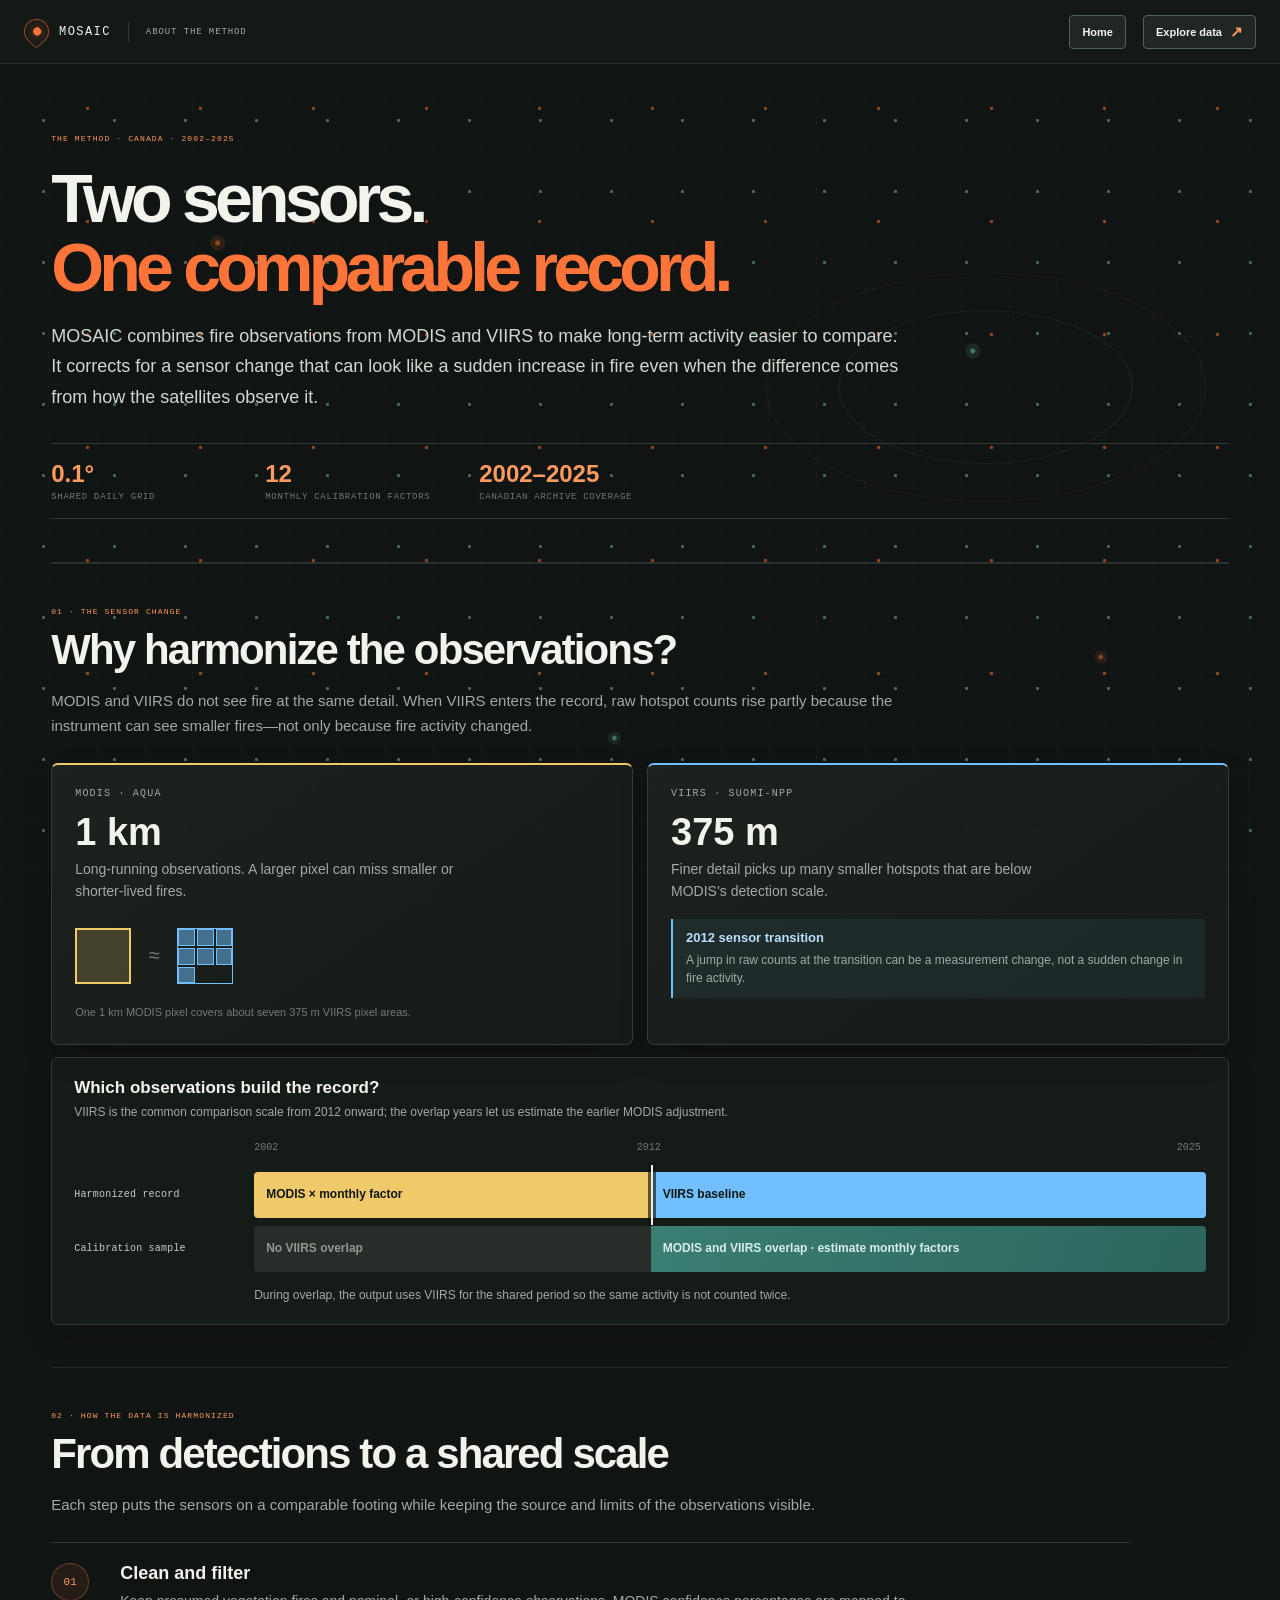
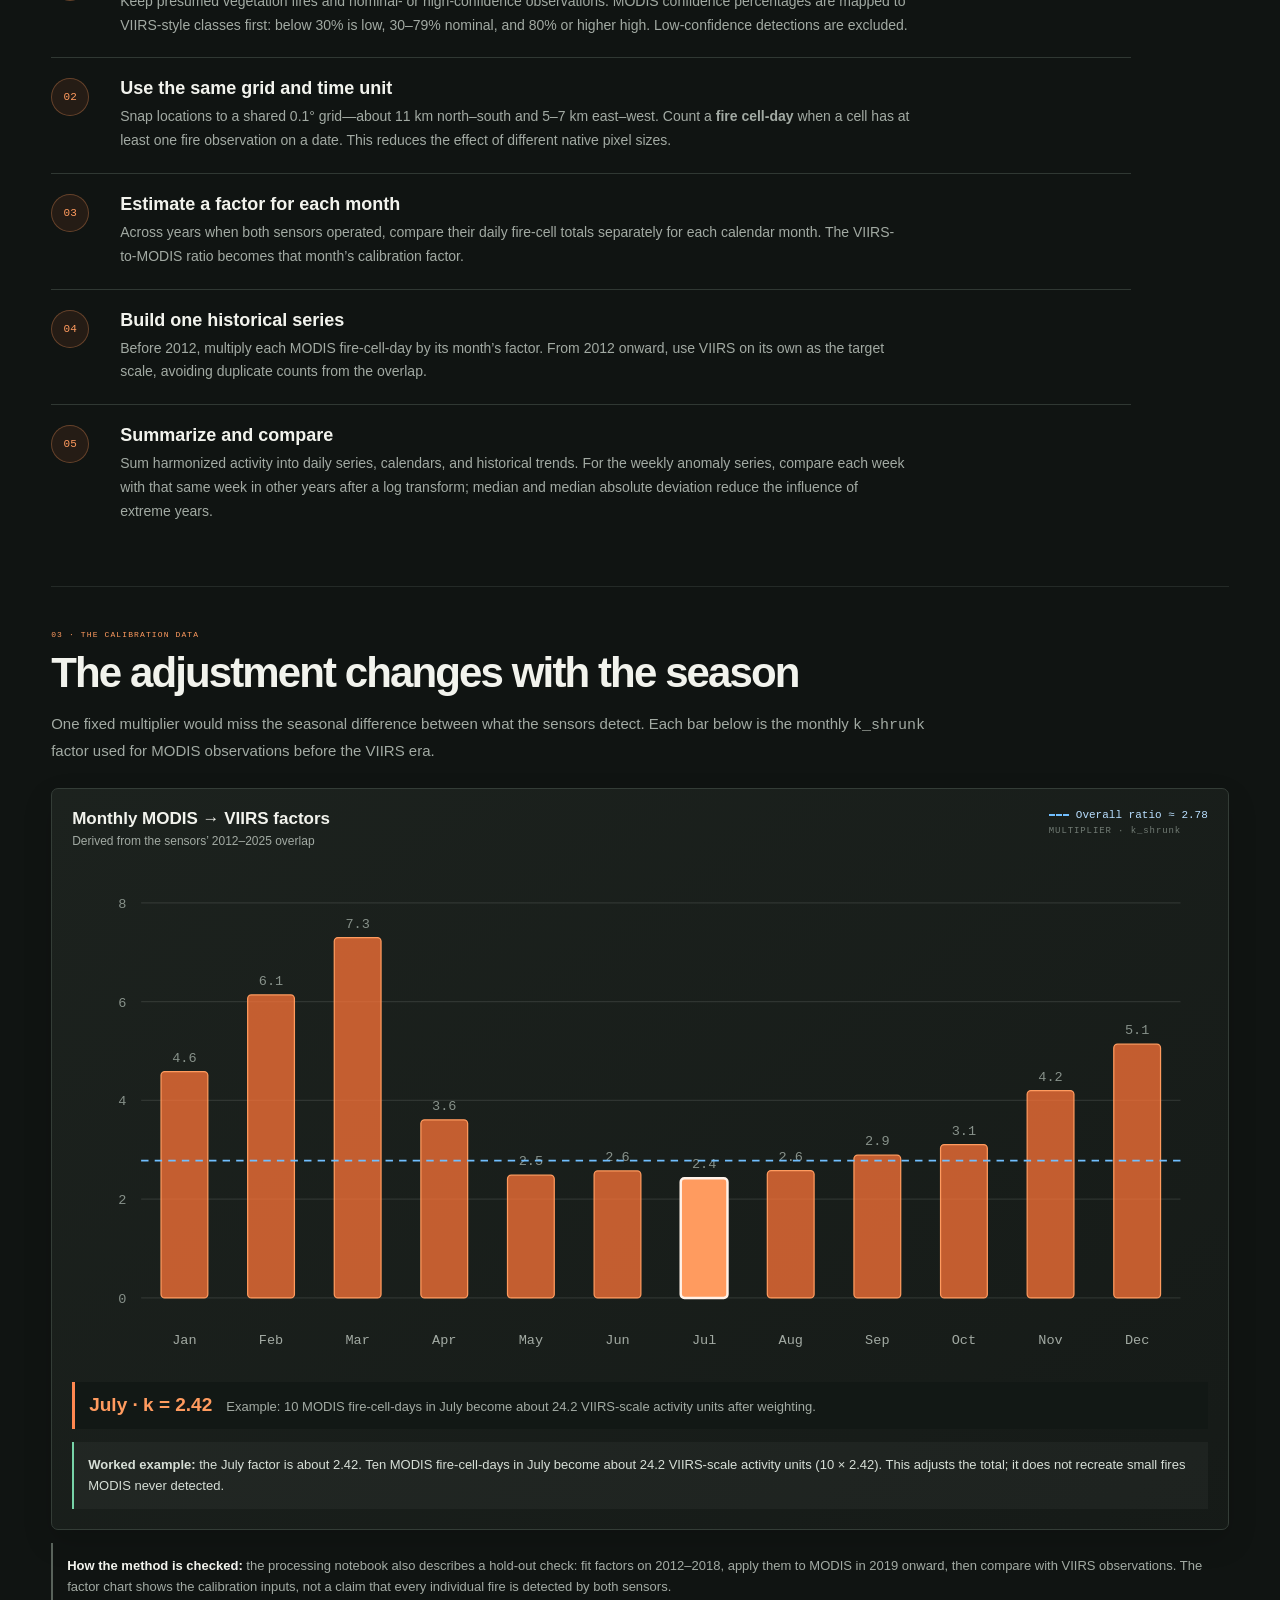
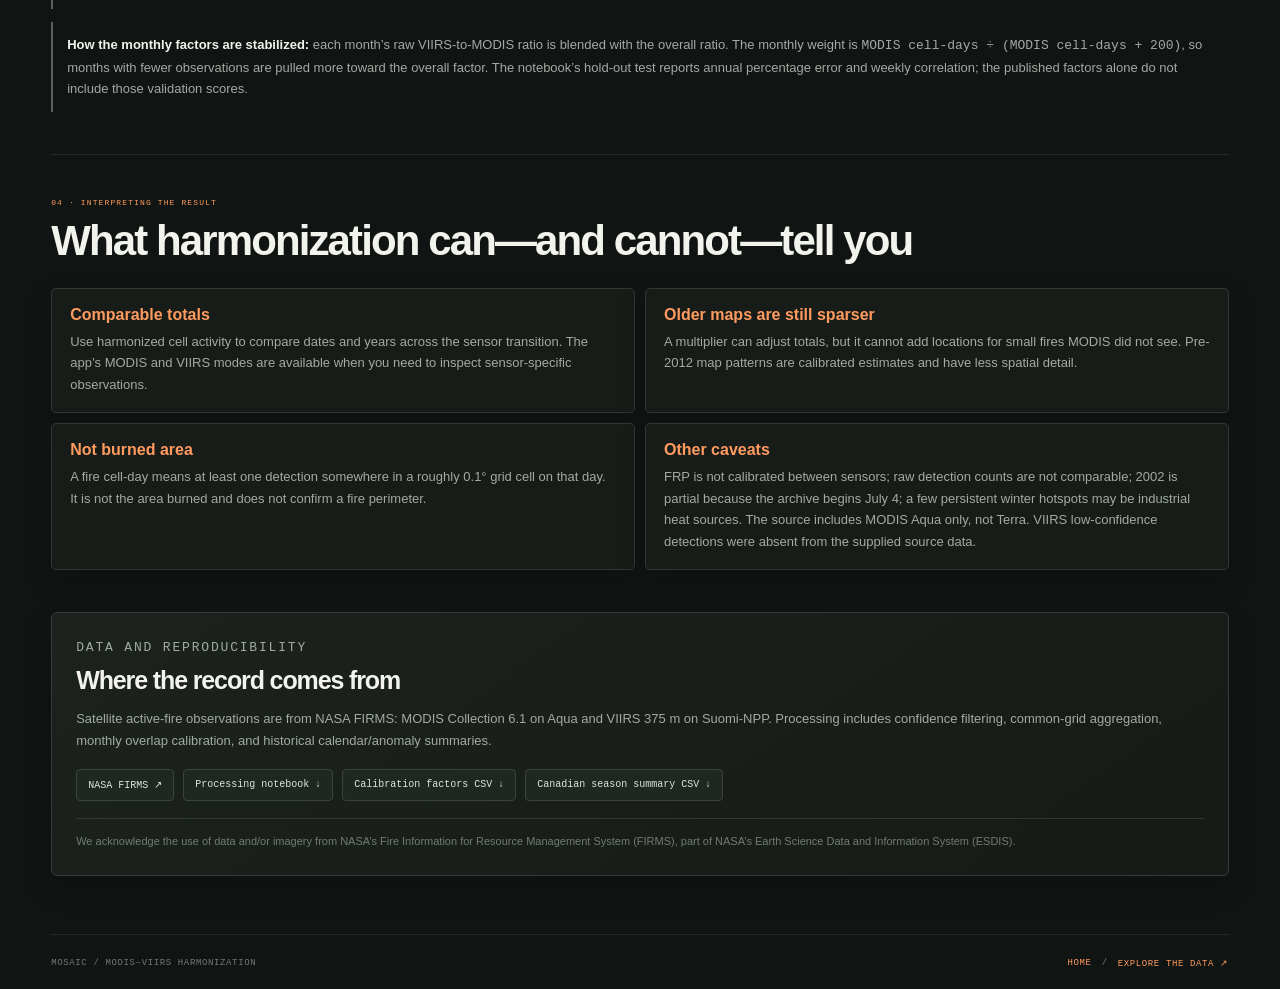
==== about.html @ 55b4718a "Added about page" ====
<!doctype html>
<html lang="en">
<head>
  <meta charset="utf-8">
  <meta name="viewport" content="width=device-width, initial-scale=1">
  <meta name="theme-color" content="#101412">
  <meta name="description" content="How MOSAIC harmonizes NASA MODIS and VIIRS active-fire observations into a comparable Canadian fire-activity record.">
  <title>About the method — MOSAIC</title>
  <link rel="stylesheet" href="map.css?v=23">
  <link rel="stylesheet" href="about.css?v=4">
  <script src="data/calibration_factors.js?v=1" defer></script>
  <script src="about.js?v=1" defer></script>
</head>
<body class="about-page">
  <div class="app-shell about-app-shell">
    <header class="topbar">
      <div class="topbar-left"><a class="brand" href="index.html" aria-label="MOSAIC home"><span class="brand-mark" aria-hidden="true"><i></i></span><span>MOSAIC</span></a><span class="topbar-divider" aria-hidden="true"></span><span class="page-label">ABOUT THE METHOD</span></div>
      <div class="topbar-actions about-top-actions"><a class="quick-hop-button" href="index.html">Home</a><a class="quick-hop-button" href="map.html">Explore data <span aria-hidden="true">↗</span></a></div>
    </header>

    <main class="about-main">
    <section class="about-hero" aria-labelledby="about-title">
      <p class="eyebrow"><span class="eyebrow-line"></span> THE METHOD · CANADA · 2002–2025</p>
      <h1 id="about-title">Two sensors.<br><span>One comparable record.</span></h1>
      <p class="about-lede">MOSAIC combines fire observations from MODIS and VIIRS to make long-term activity easier to compare. It corrects for a sensor change that can look like a sudden increase in fire even when the difference comes from how the satellites observe it.</p>
      <div class="about-stat-row" aria-label="Method summary">
        <div><strong>0.1°</strong><span>shared daily grid</span></div>
        <div><strong>12</strong><span>monthly calibration factors</span></div>
        <div><strong>2002–2025</strong><span>Canadian archive coverage</span></div>
      </div>
    </section>

    <section class="about-section" aria-labelledby="sensor-title">
      <div class="about-section-heading"><p class="eyebrow">01 · THE SENSOR CHANGE</p><h2 id="sensor-title">Why harmonize the observations?</h2><p>MODIS and VIIRS do not see fire at the same detail. When VIIRS enters the record, raw hotspot counts rise partly because the instrument can see smaller fires—not only because fire activity changed.</p></div>
      <div class="sensor-compare-grid">
        <article class="sensor-card sensor-modis"><span class="sensor-kicker">MODIS · AQUA</span><strong>1 km</strong><p>Long-running observations. A larger pixel can miss smaller or shorter-lived fires.</p><div class="pixel-demo" aria-label="One large MODIS pixel compared with smaller VIIRS pixels"><span class="modis-pixel"></span><span class="pixel-equals">≈</span><span class="viirs-pixel-grid" aria-hidden="true"><i></i><i></i><i></i><i></i><i></i><i></i><i></i></span></div><small>One 1 km MODIS pixel covers about seven 375 m VIIRS pixel areas.</small></article>
        <article class="sensor-card sensor-viirs"><span class="sensor-kicker">VIIRS · SUOMI-NPP</span><strong>375 m</strong><p>Finer detail picks up many smaller hotspots that are below MODIS’s detection scale.</p><div class="sensor-callout"><b>2012 sensor transition</b><span>A jump in raw counts at the transition can be a measurement change, not a sudden change in fire activity.</span></div></article>
      </div>
      <figure class="sensor-timeline-card">
        <figcaption><strong>Which observations build the record?</strong><span>VIIRS is the common comparison scale from 2012 onward; the overlap years let us estimate the earlier MODIS adjustment.</span></figcaption>
        <div class="timeline-axis"><span>2002</span><span>2012</span><span>2025</span></div>
        <div class="timeline-row"><b>Harmonized record</b><div class="timeline-track"><span class="timeline-modis">MODIS × monthly factor</span><span class="timeline-viirs">VIIRS baseline</span><i aria-hidden="true"></i></div></div>
        <div class="timeline-row"><b>Calibration sample</b><div class="timeline-track"><span class="timeline-empty">No VIIRS overlap</span><span class="timeline-overlap">MODIS and VIIRS overlap · estimate monthly factors</span></div></div>
        <p class="timeline-note">During overlap, the output uses VIIRS for the shared period so the same activity is not counted twice.</p>
      </figure>
    </section>

    <section class="about-section" aria-labelledby="steps-title">
      <div class="about-section-heading"><p class="eyebrow">02 · HOW THE DATA IS HARMONIZED</p><h2 id="steps-title">From detections to a shared scale</h2><p>Each step puts the sensors on a comparable footing while keeping the source and limits of the observations visible.</p></div>
      <ol class="method-steps">
        <li><span class="step-number">01</span><div><h3>Clean and filter</h3><p>Keep presumed vegetation fires and nominal- or high-confidence observations. MODIS confidence percentages are mapped to VIIRS-style classes first: below 30% is low, 30–79% nominal, and 80% or higher high. Low-confidence detections are excluded.</p></div></li>
        <li><span class="step-number">02</span><div><h3>Use the same grid and time unit</h3><p>Snap locations to a shared 0.1° grid—about 11 km north–south and 5–7 km east–west. Count a <b>fire cell-day</b> when a cell has at least one fire observation on a date. This reduces the effect of different native pixel sizes.</p></div></li>
        <li><span class="step-number">03</span><div><h3>Estimate a factor for each month</h3><p>Across years when both sensors operated, compare their daily fire-cell totals separately for each calendar month. The VIIRS-to-MODIS ratio becomes that month’s calibration factor.</p></div></li>
        <li><span class="step-number">04</span><div><h3>Build one historical series</h3><p>Before 2012, multiply each MODIS fire-cell-day by its month’s factor. From 2012 onward, use VIIRS on its own as the target scale, avoiding duplicate counts from the overlap.</p></div></li>
        <li><span class="step-number">05</span><div><h3>Summarize and compare</h3><p>Sum harmonized activity into daily series, calendars, and historical trends. For the weekly anomaly series, compare each week with that same week in other years after a log transform; median and median absolute deviation reduce the influence of extreme years.</p></div></li>
      </ol>
    </section>

    <section class="about-section calibration-section" aria-labelledby="calibration-title">
      <div class="about-section-heading"><p class="eyebrow">03 · THE CALIBRATION DATA</p><h2 id="calibration-title">The adjustment changes with the season</h2><p>One fixed multiplier would miss the seasonal difference between what the sensors detect. Each bar below is the monthly <code>k_shrunk</code> factor used for MODIS observations before the VIIRS era.</p></div>
      <div class="calibration-panel">
        <div class="calibration-chart-heading"><div><strong>Monthly MODIS → VIIRS factors</strong><span>Derived from the sensors’ 2012–2025 overlap</span></div><div class="calibration-chart-meta"><span class="overall-ratio-badge"><i aria-hidden="true"></i>Overall ratio ≈ 2.78</span><span class="factor-scale-label">MULTIPLIER · k_shrunk</span></div></div>
        <div id="calibration-chart" class="calibration-chart" role="img" aria-label="Chart of monthly MODIS to VIIRS calibration factors"></div>
        <div class="calibration-detail" id="calibration-detail" aria-live="polite"><strong>Select a month</strong><span>The monthly factor shows how MODIS fire-cell activity is weighted onto the VIIRS comparison scale.</span></div>
        <p class="calibration-example"><b>Worked example:</b> the July factor is about 2.42. Ten MODIS fire-cell-days in July become about 24.2 VIIRS-scale activity units (10 × 2.42). This adjusts the total; it does not recreate small fires MODIS never detected.</p>
      </div>
      <p class="calibration-validation"><b>How the method is checked:</b> the processing notebook also describes a hold-out check: fit factors on 2012–2018, apply them to MODIS in 2019 onward, then compare with VIIRS observations. The factor chart shows the calibration inputs, not a claim that every individual fire is detected by both sensors.</p>
      <p class="calibration-validation"><b>How the monthly factors are stabilized:</b> each month’s raw VIIRS-to-MODIS ratio is blended with the overall ratio. The monthly weight is <code>MODIS cell-days ÷ (MODIS cell-days + 200)</code>, so months with fewer observations are pulled more toward the overall factor. The notebook’s hold-out test reports annual percentage error and weekly correlation; the published factors alone do not include those validation scores.</p>
    </section>

    <section class="about-section about-limits" aria-labelledby="limits-title">
      <div class="about-section-heading"><p class="eyebrow">04 · INTERPRETING THE RESULT</p><h2 id="limits-title">What harmonization can—and cannot—tell you</h2></div>
      <div class="limits-grid">
        <article><h3>Comparable totals</h3><p>Use harmonized cell activity to compare dates and years across the sensor transition. The app’s MODIS and VIIRS modes are available when you need to inspect sensor-specific observations.</p></article>
        <article><h3>Older maps are still sparser</h3><p>A multiplier can adjust totals, but it cannot add locations for small fires MODIS did not see. Pre-2012 map patterns are calibrated estimates and have less spatial detail.</p></article>
        <article><h3>Not burned area</h3><p>A fire cell-day means at least one detection somewhere in a roughly 0.1° grid cell on that day. It is not the area burned and does not confirm a fire perimeter.</p></article>
        <article><h3>Other caveats</h3><p>FRP is not calibrated between sensors; raw detection counts are not comparable; 2002 is partial because the archive begins July 4; a few persistent winter hotspots may be industrial heat sources. The source includes MODIS Aqua only, not Terra. VIIRS low-confidence detections were absent from the supplied source data.</p></article>
      </div>
    </section>

    <section class="about-source" aria-labelledby="source-title">
      <p class="eyebrow">DATA AND REPRODUCIBILITY</p><h2 id="source-title">Where the record comes from</h2>
      <p>Satellite active-fire observations are from NASA FIRMS: MODIS Collection 6.1 on Aqua and VIIRS 375 m on Suomi-NPP. Processing includes confidence filtering, common-grid aggregation, monthly overlap calibration, and historical calendar/anomaly summaries.</p>
      <div class="source-links"><a href="https://earthdata.nasa.gov/firms" target="_blank" rel="noreferrer">NASA FIRMS ↗</a><a href="data/MODIS_VIIRS_Harmonization.ipynb" download>Processing notebook ↓</a><a href="data/calibration_factors.csv" download>Calibration factors CSV ↓</a><a href="data/outputs/season_summary_canada.csv" download>Canadian season summary CSV ↓</a></div>
      <p class="source-credit">We acknowledge the use of data and/or imagery from NASA’s Fire Information for Resource Management System (FIRMS), part of NASA’s Earth Science Data and Information System (ESDIS).</p>
    </section>

    <footer class="about-footer"><span>MOSAIC <span>/</span> MODIS–VIIRS HARMONIZATION</span><span><a href="index.html">HOME</a><span>/</span><a href="map.html">EXPLORE THE DATA ↗</a></span></footer>
    </main>
  </div>
</body>
</html>
---- map.css ----
:root {
  color-scheme: dark;
  --bg: #101412;
  --surface: #171c19;
  --surface-raised: #1d231f;
  --line: #303833;
  --text: #f2f3ed;
  --muted: #a2aaa3;
  --subtle: #717b74;
  --orange: #ff7438;
  --orange-light: #ff9b5f;
  --mono: 'IBM Plex Mono', monospace;
  --sans: 'DM Sans', sans-serif;
  --display: 'Space Grotesk', sans-serif;
  --topbar-height: 64px;
  --sidebar-width: 276px;
}

* { box-sizing: border-box; }
html, body { width: 100%; min-width: 320px; min-height: 100%; margin: 0; }
body { position:relative; isolation:isolate; color: var(--text); background: var(--bg); font-family: var(--sans); }
body::before { content:''; position:fixed; z-index:-1; inset:0; pointer-events:none; opacity:.68; background-image:radial-gradient(circle,rgba(132,207,175,.68) 1.3px,transparent 2px),radial-gradient(circle,rgba(255,116,56,.76) 1.35px,transparent 2.1px),linear-gradient(rgba(112,160,132,.07) 1px,transparent 1px),linear-gradient(90deg,rgba(112,160,132,.07) 1px,transparent 1px),radial-gradient(ellipse at 77% 43%,transparent 0 145px,rgba(112,207,174,.1) 146px 147px,transparent 148px 218px,rgba(255,116,56,.08) 219px 220px,transparent 221px); background-size:71px 71px,113px 113px,48px 48px,48px 48px,100% 100%; background-position:8px 14px,31px 52px,0 0,0 0,0 0;  }
body::after { content:''; position:fixed; z-index:0; inset:0; pointer-events:none; opacity:.52; background:radial-gradient(circle at 17% 27%,#ff7438 0 2px,rgba(255,116,56,.26) 3px 7px,transparent 8px),radial-gradient(circle at 76% 39%,#76d2b5 0 2px,rgba(118,210,181,.22) 3px 7px,transparent 8px),radial-gradient(circle at 86% 73%,#ff7438 0 1.5px,rgba(255,116,56,.2) 3px 6px,transparent 7px),radial-gradient(circle at 48% 82%,#76d2b5 0 1.5px,rgba(118,210,181,.18) 3px 6px,transparent 7px);  }
@media (prefers-reduced-motion: reduce) { body::before,body::after { animation:none; } }
button, input, select { font: inherit; }
button, select { -webkit-tap-highlight-color: transparent; }
button:focus-visible, input:focus-visible, select:focus-visible, a:focus-visible { outline: 2px solid var(--orange-light); outline-offset: 3px; }
.app-shell { position:relative; z-index:1; min-height: 100vh; display: flex; flex-direction: column; }
.topbar { height: var(--topbar-height); flex: 0 0 var(--topbar-height); display: flex; align-items: center; justify-content: space-between; padding: 0 24px; background: #141916; border-bottom: 1px solid rgba(146, 159, 148, .16); position: relative; z-index: 5; }
.topbar-left, .topbar-actions { display: flex; align-items: center; gap: 17px; }
.brand { display: inline-flex; align-items: center; gap: 10px; text-decoration: none; color: var(--text); font: 500 12px var(--mono); letter-spacing: .12em; }
.brand-mark { width: 25px; height: 25px; display: grid; place-items: center; border: 1px solid rgba(255, 116, 56, .56); border-radius: 50% 50% 50% 4px; transform: rotate(-45deg); }
.brand-mark i { width: 8px; height: 8px; display: block; border-radius: 50%; background: var(--orange); box-shadow: 0 0 12px rgba(255, 116, 56, .75); }
.topbar-divider { width: 1px; height: 20px; background: var(--line); }
.page-label, .eyebrow, .field-index, .field-hint, .sidebar-foot, .map-topline, .map-legend, .main-footer { font-family: var(--mono); }
.page-label { color: var(--muted); font-size: 9px; letter-spacing: .1em; }
.download-button, .icon-button { min-height: 34px; border: 1px solid #39423c; color: var(--text); background: #1a201c; border-radius: 4px; cursor: pointer; }
.download-button { padding: 0 12px; display: inline-flex; align-items: center; gap: 8px; font-size: 10px; }
.download-button span { color: var(--orange-light); font-size: 16px; line-height: .6; }
.download-button:hover, .icon-button:hover { background: #252d27; border-color: #59635b; }
.icon-button { width: 36px; display: inline-grid; place-items: center; }
.hamburger { width: 15px; display: grid; gap: 4px; }
.hamburger i { height: 1px; display: block; background: #dce1db; }
.drawer-toggle { display: none; }
.menu-wrap { position: relative; }
.menu { position: absolute; top: calc(100% + 8px); right: 0; display:grid; gap:4px; width: 250px; padding: 7px; background: var(--surface); border: 1px solid var(--line); border-radius: 5px; box-shadow: 0 12px 26px rgba(0, 0, 0, .3); }
.menu[hidden] { display: none; }
.menu-item { width: 100%; min-height: 40px; display: flex; align-items: center; padding: 0 11px; border: 0; border-radius: 3px; color: var(--muted); background: transparent; text-align: left; font-size: 11px; line-height:1.3; cursor: pointer; }
.menu-item[href] { text-decoration:none; }
.menu-item:hover, .menu-item:focus-visible { color: var(--text); background: #252d27; }
.menu-item.is-active { color: var(--orange-light); background: rgba(255, 116, 56, .1); }
.quick-hop-button { min-height:34px; display:inline-flex; align-items:center; justify-content:center; gap:8px; padding:0 12px; color:var(--text); background:#202722; border:1px solid #536057; border-radius:4px; font-size:11px; font-weight:600; white-space:nowrap; cursor:pointer; }
.quick-hop-button span { color:var(--orange-light); font-size:15px; }
.quick-hop-button:hover { background:#2a332d; border-color:var(--orange-light); }
.content-view[hidden] { display: none !important; }
.map-view { flex: 1; min-height: 0; display: flex; flex-direction: column; }
.placeholder-view { flex: 1; min-height: 420px; display: flex; flex-direction: column; align-items: flex-start; justify-content: center; padding: clamp(28px, 7vw, 90px); border: 1px solid #29312b; border-radius: 5px; background: radial-gradient(ellipse at 75% 25%, rgba(81, 49, 30, .12), transparent 43%), repeating-linear-gradient(0deg, transparent 0 47px, rgba(131, 150, 136, .025) 47px 48px), repeating-linear-gradient(90deg, transparent 0 47px, rgba(131, 150, 136, .025) 47px 48px), #151a17; }
.placeholder-view .eyebrow { margin-bottom: 12px; }
.placeholder-view h1 { max-width: 650px; margin: 0 0 12px; color: var(--text); font: 600 clamp(25px, 4vw, 38px)/1.15 var(--display); letter-spacing: -.04em; }
.placeholder-view > p:last-child { color: var(--muted); font-size: 13px; line-height: 1.7; }
.workspace { flex: 1; min-height: calc(100vh - var(--topbar-height)); display: grid; grid-template-columns: var(--sidebar-width) minmax(0, 1fr); transition: grid-template-columns .25s ease; }
.sidebar { position: relative; min-width: 0; padding: 25px 20px 17px; background: #151a17; border-right: 1px solid rgba(146, 159, 148, .16); display: flex; flex-direction: column; }
.sidebar-content { min-width: 0; height: 100%; display: flex; flex-direction: column; opacity: 1; visibility: visible; transition: opacity .15s ease, visibility 0s linear 0s; }
.sidebar-resize-handle { position: absolute; z-index: 2; top: 0; right: -4px; bottom: 0; width: 9px; display: grid; place-items: center; cursor: col-resize; touch-action: none; }
.sidebar-resize-handle span { width: 3px; height: 30px; border-left: 1px solid #69746c; border-right: 1px solid #69746c; opacity: .65; transition: opacity .15s ease; }
.sidebar-resize-handle:hover span, .sidebar-resize-handle:focus-visible span, .workspace.is-resizing .sidebar-resize-handle span { opacity: 1; border-color: var(--orange-light); }
.sidebar-resize-handle:focus-visible { outline: 2px solid var(--orange-light); outline-offset: -2px; }
.workspace.is-resizing { transition: none; cursor: col-resize; user-select: none; }
.workspace.is-resizing .sidebar-content, .workspace.is-resizing .main-content { pointer-events: none; }
.sidebar-heading { display: flex; justify-content: space-between; align-items: flex-start; }
.eyebrow { margin: 0 0 8px; color: var(--orange-light); font-size: 8px; letter-spacing: .14em; line-height: 1.5; }
.sidebar h1 { margin: 0; font: 600 19px var(--display); letter-spacing: -.035em; }
.sidebar-intro { max-width: 215px; margin: 9px 0 27px; color: var(--muted); font-size: 11px; line-height: 1.65; }
.filter-group { border: 0; padding: 0; margin: 0 0 24px; min-width: 0; }
.filter-group legend, .group-label { display: block; width: 100%; padding: 0; margin-bottom: 11px; font-size: 11px; font-weight: 600; }
.field-index { color: var(--orange); font-size: 8px; margin-right: 8px; }
.date-stack { display: grid; gap: 11px; }
.field-control label { display: block; margin: 0 0 6px 1px; color: var(--muted); font-size: 10px; }
input[type="date"], select { width: 100%; height: 38px; padding: 0 10px; color: var(--text); background: #101512; border: 1px solid #39423c; border-radius: 4px; font-size: 11px; }
input[type="date"] { color-scheme: dark; }
input[type="date"]::-webkit-calendar-picker-indicator { opacity: .75; cursor: pointer; }
.field-hint { color: var(--subtle); font-size: 8px; line-height: 1.55; margin: 7px 0 0; }
.select-wrap { position: relative; }
select { appearance: none; padding-right: 30px; cursor: pointer; }
select option { color: var(--text); background: var(--surface); }
.chevron { position: absolute; pointer-events: none; top: 7px; right: 11px; color: var(--orange-light); font-size: 17px; }
#role-description { min-height: 25px; font-family: var(--sans); font-size: 9px; }
.filter-error { color: #ffd7c7; background: rgba(151, 48, 28, .2); border: 1px solid rgba(255, 116, 56, .55); border-radius: 4px; padding: 9px; font-size: 10px; line-height: 1.5; }
.filter-error[hidden] { display: none; }
.sidebar-foot { margin-top: auto; padding-top: 22px; color: var(--subtle); font-size: 7px; letter-spacing: .04em; white-space: nowrap; display: flex; align-items: center; gap: 6px; }
.live-dot { display: inline-block; width: 6px; height: 6px; flex: 0 0 6px; border-radius: 50%; background: var(--orange); box-shadow: 0 0 9px rgba(255, 116, 56, .55); }
.foot-separator { color: #49534c; }
.main-content { min-width: 0; min-height: calc(100vh - var(--topbar-height)); display: flex; flex-direction: column; padding: 18px 22px 0; background: radial-gradient(ellipse at 76% 25%, rgba(81, 49, 30, .09), transparent 43%), var(--bg); }
.map-panel { min-height: 0; flex: 1 1 auto; position: relative; display: flex; flex-direction: column; overflow: hidden; background-color: #151a17; background-image: linear-gradient(rgba(131, 150, 136, .075) 1px, transparent 1px), linear-gradient(90deg, rgba(131, 150, 136, .075) 1px, transparent 1px), radial-gradient(ellipse at 50% 48%, rgba(54, 75, 59, .2), transparent 60%), radial-gradient(circle,rgba(118,158,130,.3) 1px,transparent 1.8px); background-size: 48px 48px, 48px 48px, auto, 65px 65px; background-position:0 0,0 0,center,13px 19px;  border: 1px solid #29312b; border-radius: 5px; }
.map-panel::before { content:''; position:absolute; z-index:1; inset:32px 0 0; pointer-events:none; opacity:.42; mix-blend-mode:screen; background-image:linear-gradient(rgba(125,183,148,.09) 1px,transparent 1px),linear-gradient(90deg,rgba(125,183,148,.09) 1px,transparent 1px),radial-gradient(circle at 17% 33%,#ff7438 0 2px,rgba(255,116,56,.28) 3px 8px,transparent 9px),radial-gradient(circle at 39% 61%,#76d2b5 0 2px,rgba(118,210,181,.24) 3px 8px,transparent 9px),radial-gradient(circle at 68% 26%,#ff7438 0 2px,rgba(255,116,56,.25) 3px 8px,transparent 9px),radial-gradient(circle at 83% 72%,#76d2b5 0 2px,rgba(118,210,181,.24) 3px 8px,transparent 9px); background-size:72px 72px,72px 72px,100% 100%,100% 100%,100% 100%,100% 100%;  }
@media (prefers-reduced-motion: reduce) { .map-panel,.map-panel::before { animation:none; } }
.map-topline { position: absolute; top: 15px; left: 16px; right: 16px; z-index: 1; display: flex; align-items: center; justify-content: space-between; gap: 12px; color: var(--muted); font-size: 8px; letter-spacing: .08em; }
.map-topline > div { display: inline-flex; align-items: center; gap: 8px; color: var(--text); }
.map-layer-label { color: var(--subtle); text-align: right; }
.map-layer-label span { color: var(--orange); }
.map-topline-actions { display: inline-flex; align-items: center; gap: 11px; }
.map-expand-button { display: inline-grid; place-items: center; width: 28px; height: 28px; padding: 0; border: 1px solid #3a443d; border-radius: 4px; color: var(--text); background: rgba(21, 26, 23, .9); cursor: pointer; }
.map-expand-button span { color: var(--orange-light); font-size: 17px; line-height: 1; }
.map-expand-button:hover { background: #252d27; border-color: #59635b; }
.map-expand-button:focus-visible { outline: 2px solid var(--orange-light); outline-offset: 3px; }
body.map-maximized .insights-panel, body.map-maximized .main-footer { display: none; }
body.map-maximized .map-panel { border-color: #48524b; }
#map { min-height: 300px; flex: 1; display: grid; place-items: center; }
.map-placeholder { display: flex; flex-direction: column; align-items: center; gap: 9px; color: var(--subtle); text-align: center; padding: 30px; }
.map-crosshair { display: grid; place-items: center; width: 48px; height: 48px; border: 1px solid #48524b; border-radius: 50%; margin-bottom: 6px; color: var(--orange-light); font-size: 23px; }
.map-placeholder strong { color: #c4ccc5; font: 500 13px var(--display); }
.map-placeholder > span:last-child { font-size: 10px; }
.map-legend { position: absolute; left: 15px; bottom: 13px; display: flex; flex-wrap: wrap; align-items: center; gap: 12px; color: var(--muted); font-size: 7px; letter-spacing: .06em; }
.map-legend > span { display: inline-flex; align-items: center; gap: 5px; }
.map-legend .legend-title { color: var(--subtle); margin-right: 4px; }
.legend-dot { display: inline-block; width: 6px; height: 6px; border-radius: 50%; }
.legend-dot.low { background: #f3bf65; }
.legend-dot.medium { background: #ff893b; }
.legend-dot.high { background: #ff4f36; box-shadow: 0 0 7px rgba(255, 79, 54, .6); }
.insights-panel { flex: 0 0 auto; min-height: 168px; padding: 20px 4px 17px; border-bottom: 1px solid rgba(146, 159, 148, .14); }
.insights-heading { display: flex; align-items: flex-start; justify-content: space-between; }
.insights-heading .eyebrow { margin-bottom: 6px; font-size: 13px; }
.eyebrow-dash { color: var(--subtle); margin: 0 4px; }
.insights-heading h2 { margin: 0; font: 600 17px var(--display); letter-spacing: -.03em; }
.insights-heading h2 span { color: var(--muted); font-weight: 400; }
.insights-mark { color: var(--orange); font-size: 20px; line-height: 1; }
.insights-list { display: grid; grid-template-columns: repeat(3, 1fr); gap: 17px; list-style: none; margin: 15px 0 0; padding: 0; }
.insights-list li { position: relative; padding-left: 18px; color: var(--muted); font-size: 16px; line-height: 1.6; }
.insights-list li::before { content: ''; position: absolute; top: 6px; left: 0; width: 4px; height: 4px; border-radius: 50%; background: var(--orange); }
.main-footer { display: flex; align-items: center; justify-content: space-between; min-height: 39px; color: var(--subtle); font-size: 7px; letter-spacing: .07em; }
.footer-divider { color: #49534c; padding: 0 5px; }
.visually-hidden { position: absolute; width: 1px; height: 1px; padding: 0; margin: -1px; overflow: hidden; clip: rect(0, 0, 0, 0); white-space: nowrap; border: 0; }
.drawer-close, .drawer-scrim { display: none; }

@media (min-width: 1200px) {
  .main-content { padding-left: 25px; padding-right: 25px; }
  .map-panel { min-height: 420px; }
}
@media (max-width: 820px) {
  :root { --sidebar-width: 245px; }
  .main-content { padding-left: 14px; padding-right: 14px; }
  .insights-list { gap: 11px; }
}
@media (max-width: 767px) {
  :root { --topbar-height: 58px; }
  .topbar { padding: 0 14px; }
  .topbar-left, .topbar-actions { gap: 11px; }
  .drawer-toggle { display: inline-grid; width: 32px; min-height: 32px; }
  .topbar .brand { font-size: 10px; gap: 8px; }
  .brand-mark { width: 22px; height: 22px; }
  .topbar-divider, .page-label { display: none; }
  .download-button { min-height: 32px; padding: 0 9px; font-size: 9px; }
  .download-label { display:none; }
  .quick-hop-button { min-height:32px; padding:0 7px; gap:4px; font-size:9px; }
  .icon-button { width: 32px; min-height: 32px; }
  .workspace { display: block; min-height: calc(100vh - var(--topbar-height)); transition: none; }
  .sidebar { position: fixed; z-index: 9; top: 0; bottom: 0; left: 0; width: min(310px, calc(100vw - 48px)); padding: 24px 20px 18px; transform: translateX(-102%); transition: transform .22s ease; box-shadow: 18px 0 42px rgba(0, 0, 0, .35); }
  body.drawer-open .sidebar { transform: translateX(0); }
  .sidebar-resize-handle { display: none; }
  .sidebar-content { transition: opacity .12s ease, visibility 0s linear .22s; }
  body.drawer-open .sidebar-content { opacity: 1; visibility: visible; pointer-events: auto; transition: none; }
  body:not(.drawer-open) .sidebar-content { opacity: 0; visibility: hidden; pointer-events: none; }
  .drawer-close { display: inline-grid; color: var(--muted); font-size: 22px; border: 0; background: transparent; }
  .drawer-scrim { position: fixed; z-index: 8; inset: 0; display: block; background: rgba(0, 0, 0, .62); }
  .drawer-scrim[hidden] { display: none; }
  .main-content { min-height: calc(100vh - var(--topbar-height)); padding: 12px 12px 0; }
  .placeholder-view { min-height: 58vh; padding: 25px; }
  .map-panel { min-height: 48vh; }
  .map-topline { top: 12px; left: 11px; right: 11px; font-size: 7px; }
  .map-layer-label { max-width: 54%; }
  .map-topline-actions { gap: 6px; }
  .map-expand-button { width: 26px; height: 26px; }
  .map-legend { left: 10px; bottom: 10px; gap: 9px; }
  .map-legend .legend-title { width: 100%; }
  .insights-panel { padding: 18px 2px 15px; }
  .insights-heading h2 { font-size: 15px; }
  .insights-list { grid-template-columns: 1fr; gap: 7px; margin-top: 12px; }
  .insights-list li { font-size: 14px; }
  .main-footer { min-height: 35px; font-size: 6px; }
}
@media (max-width: 360px) {
  .topbar { padding: 0 9px; }
  .topbar-left, .topbar-actions { gap: 8px; }
  .download-button { padding: 0 7px; }
  .quick-hop-button { padding:0 6px; font-size:8px; }
  .quick-hop-button span { display:none; }
  .map-layer-label { font-size: 6px; }
}
@media (prefers-reduced-motion: reduce) { *, *::before, *::after { scroll-behavior: auto !important; transition-duration: .01ms !important; } }

#fire-map { width: 100%; height: 100%; min-height: 320px; display: block; z-index: 0; }
.map-location-controls { position:absolute; z-index:3; top:52px; left:16px; right:16px; display:flex; align-items:flex-start; flex-wrap:wrap; gap:7px; pointer-events:none; }
.map-location-controls form,.map-location-controls > button { pointer-events:auto; }
.map-location-controls form { display:flex; align-items:center; gap:6px; width:min(510px,100%); padding:6px; background:rgba(16,20,18,.96); border:1px solid #39423c; border-radius:5px; box-shadow:0 5px 18px rgba(0,0,0,.26); }
.map-location-controls form[hidden] { display:none; }
.map-location-controls input { width: min(330px,55vw); height:36px; padding:0 10px; color:var(--text); background:#101512; border:1px solid #39423c; border-radius:4px; font-size:14px; }
.map-location-controls button { min-height:36px; padding:0 11px; color:var(--text); background:#252d27; border:1px solid #59635b; border-radius:4px; font-size:13px; cursor:pointer; }
.map-location-controls button:hover { border-color:var(--orange-light); }
.map-location-controls > button { padding:0 12px; background:rgba(16,20,18,.94); }
.map-location-controls .map-search-toggle { width:36px; min-width:36px; padding:0; display:grid; place-items:center; background:rgba(16,20,18,.96); }
.map-search-toggle svg { width:17px; height:17px; fill:none; stroke:var(--orange-light); stroke-width:2; stroke-linecap:round; }
.map-location-controls button:focus-visible,.map-location-controls input:focus-visible { outline:2px solid var(--orange-light); outline-offset:2px; }
#map-search-status { max-width:min(620px,100%); padding:5px 8px; color:#e0e6df; background:rgba(16,20,18,.88); border:1px solid rgba(57,66,60,.8); border-radius:4px; font:12px/1.4 var(--sans); }
#map-search-status { max-width:min(620px,100%); padding:5px 8px; color:#e0e6df; background:rgba(16,20,18,.88); border:1px solid rgba(57,66,60,.8); border-radius:4px; font:12px/1.4 var(--sans); }
.map-data-controls { position:absolute; z-index:2; left:16px; right:16px; bottom:12px; display:grid; grid-template-columns:auto minmax(220px,1fr) minmax(160px,30%); align-items:center; gap:12px; padding:9px 12px; color:#f2f3ed; background:rgba(16,20,18,.94); border:1px solid #39423c; border-radius:4px; font:10px var(--mono); }
.map-range-heading { color:#dfe6df; white-space:nowrap; line-height:1.45; }
.map-range-heading small { color:var(--subtle); font:8px var(--mono); }
.map-range-inputs { display:grid; grid-template-columns:auto minmax(70px,1fr) auto minmax(70px,1fr); align-items:center; gap:8px; }
.map-range-inputs label { color:var(--muted); white-space:nowrap; }
.map-range-inputs output { color:var(--orange-light); }
.map-range-inputs input { width:100%; min-width:70px; margin:0; accent-color:#ff7438; }
.map-data-controls #map-data-status { color:#a2aaa3; max-width:none; font:10px/1.45 var(--sans); text-align:right; }

#fire-map { width: 100%; height: 100%; min-height: 320px; display: block; z-index: 0; }
.fire-map-fallback { display:block; width:100%; height:100%; min-height:320px; cursor:crosshair; }
.hotspot-quick-view { position:absolute; z-index:6; }
.hotspot-quick-view[hidden] { display:none; }
.hotspot-quick-view button,.hotspot-popup-view { min-width:58px; min-height:34px; padding:0 13px; color:#17120f; background:#ff9b5f; border:1px solid #ffc091; border-radius:5px; font:700 13px var(--sans); box-shadow:0 4px 16px rgba(0,0,0,.35); cursor:pointer; }
.hotspot-quick-view button:hover,.hotspot-popup-view:hover { background:#ffb27f; }
.hotspot-quick-view button:focus-visible,.hotspot-popup-view:focus-visible { outline:3px solid #fff2df; outline-offset:2px; }
.hotspot-view-popup .leaflet-popup-content-wrapper { color:#f2f3ed; background:#171c19; border:1px solid #51463e; border-radius:7px; box-shadow:0 9px 28px rgba(0,0,0,.45); }
.hotspot-view-popup .leaflet-popup-content { margin:6px; }
.hotspot-view-popup .leaflet-popup-tip { background:#171c19; border:1px solid #51463e; }
.hotspot-popup-content { display:grid; place-items:center; min-width:60px; min-height:36px; }

/* Keep the two-ended year range readable over the map on wide and narrow screens. */
.map-legend { color: #d0d8d0; font-size: 9px; }
.map-legend .legend-title { color: #b1bbb2; }
.map-legend > span { gap: 6px; }
@media (max-width: 640px) {
  .map-data-controls { left:8px; right:8px; bottom:8px; grid-template-columns:1fr; gap:5px; padding:8px; }
  .map-range-inputs { grid-template-columns:auto minmax(45px,1fr) auto minmax(45px,1fr); gap:6px; }
  .map-data-controls #map-data-status { text-align:left; }
}


.analysis-view { display:flex; flex-direction:column; width:100%; min-height:0; flex:1 1 auto; padding:24px; overflow:auto; background:linear-gradient(145deg,rgba(29,35,31,.97),rgba(22,27,24,.98)); border:1px solid #343d37; border-radius:6px; }
.analysis-heading { margin-bottom:20px; }
.analysis-heading h1 { margin:0 0 8px; color:var(--text); font:600 clamp(22px,3vw,30px)/1.2 var(--display); letter-spacing:-.035em; }
.analysis-heading > p:last-child,.analysis-note { color:var(--muted); font-size:15px; line-height:1.6; }
.compare-controls { display:flex; align-items:end; gap:16px; margin:20px 0 14px; }
.compare-controls label { display:grid; gap:8px; width:min(300px,40%); color:var(--muted); font-size:14px; }
.compare-controls select { height:44px; font-size:14px; }
.compare-controls > span { padding-bottom:10px; color:var(--orange-light); font:11px var(--mono); }
.compare-summary { margin:12px 0 8px; color:var(--text); font:14px/1.6 var(--mono); }
.compare-legend { display:flex; flex-wrap:wrap; gap:18px; margin:4px 0 12px; color:var(--text); font-size:14px; }
.compare-legend > span { display:inline-flex; align-items:center; gap:8px; }
.compare-swatch { display:inline-block; width:14px; height:14px; border-radius:3px; }
.compare-swatch-a { background:#ff7438; }
.compare-swatch-b { background:#73cfc3; }
.chart-wrap { width:100%; height:min(48vh,380px); min-height:240px; padding:14px; background:#141916; border:1px solid #303833; border-radius:5px; }
.trend-chart-wrap { height:min(60vh,520px); min-height:300px; }
#compare-chart,#trend-chart { display:block; width:100%; height:100%; }
.trend-controls { display:flex; flex-wrap:wrap; align-items:end; gap:14px; margin:4px 0 16px; padding:14px; background:#151b17; border:1px solid #303a33; border-radius:5px; }
.trend-controls label { display:grid; gap:7px; min-width:185px; color:var(--muted); font-size:12px; font-weight:600; }
.trend-controls select { height:40px; font-size:13px; }
.trend-controls .trend-raw-toggle { display:flex; align-items:center; gap:9px; min-height:40px; min-width:0; margin-left:auto; padding:0 13px; color:var(--text); background:#202722; border:1px solid #465249; border-radius:4px; cursor:pointer; }
.trend-raw-toggle input { width:17px; height:17px; accent-color:var(--orange); }
.trend-metrics { display:grid; grid-template-columns:repeat(6,minmax(0,1fr)); gap:9px; margin-bottom:12px; }
.trend-metric { display:grid; align-content:start; gap:6px; min-width:0; min-height:88px; padding:12px; background:#171e19; border:1px solid #323d35; border-radius:5px; }
.trend-metric span { color:var(--muted); font-size:11px; }
.trend-metric strong { color:var(--orange-light); font:600 clamp(16px,1.7vw,22px)/1.1 var(--display); font-variant-numeric:tabular-nums; }
.trend-metric small { color:var(--subtle); font-size:10px; line-height:1.4; }
.trend-legend { display:flex; flex-wrap:wrap; gap:10px 18px; margin:7px 0 10px; color:var(--muted); font-size:12px; }
.trend-legend span { display:inline-flex; align-items:center; gap:7px; }
.trend-legend i { width:16px; height:3px; background:var(--trend-color); border-radius:3px; }
.trend-tooltip { position:absolute; z-index:4; max-width:220px; padding:8px 10px; color:var(--text); background:#0d110f; border:1px solid #59635b; border-radius:4px; box-shadow:0 6px 18px rgba(0,0,0,.38); font:12px/1.45 var(--mono); pointer-events:none; }
.trend-tooltip[hidden] { display:none; }
.trend-chart-wrap { position:relative; height:min(62vh,560px); min-height:360px; }
#trend-chart:focus-visible { outline:2px solid var(--orange-light); outline-offset:-2px; }
.analysis-note { margin:14px 0 0; color:var(--subtle); font-size:13px; }
.live-status { margin:10px 0 15px; color:var(--muted); font:10px var(--mono); }
.live-feed { display:grid; grid-template-columns:repeat(2,minmax(0,1fr)); gap:9px; list-style:none; margin:0; padding:0; }
.live-feed-card { display:grid; gap:7px; padding:13px; background:#171c19; border:1px solid #303833; border-radius:5px; }
.live-feed-card time { color:var(--orange-light); font:9px var(--mono); }
.live-feed-card strong { color:var(--text); font-size:12px; }
.live-feed-card span { color:var(--muted); font-size:10px; line-height:1.55; }
@media(max-width:900px){.trend-metrics{grid-template-columns:repeat(3,minmax(0,1fr))}}
@media(max-width:640px){.analysis-view{padding:17px 13px}.analysis-heading > p:last-child,.analysis-note{font-size:13px}.compare-summary,.compare-legend{font-size:12px}.compare-controls{gap:8px}.compare-controls label{width:calc(50% - 14px)}.live-feed{grid-template-columns:1fr}.map-location-controls{top:47px;left:8px;right:8px}.map-location-controls form{width:min(100%,450px);flex-wrap:wrap}.map-location-controls input{flex:1 1 100%;width:100%}#map-search-status{font-size:11px}.trend-controls{align-items:stretch;gap:10px}.trend-controls label{flex:1 1 calc(50% - 10px);min-width:0}.trend-controls .trend-raw-toggle{flex:1 1 100%;margin-left:0;justify-content:flex-start}.trend-metrics{grid-template-columns:repeat(2,minmax(0,1fr))}.trend-metric{min-height:78px;padding:10px}.trend-chart-wrap{height:430px;min-height:340px}}
---- about.css ----
.about-shell { max-width:1280px; }
.about-nav { display:flex; align-items:center; gap:22px; font:10px var(--mono); letter-spacing:.04em; }
.about-nav a { color:var(--muted); text-decoration:none; }
.about-nav a:hover { color:var(--text); }
.about-nav .about-nav-primary { color:var(--orange-light); }
.about-hero { max-width:920px; padding:74px 0 68px; }
.about-hero .eyebrow { margin-bottom:19px; }
.about-hero h1 { max-width:900px; margin:0 0 20px; font-size:clamp(48px,7vw,82px); line-height:.99; letter-spacing:-.07em; }
.about-hero h1 span { color:var(--orange); }
.about-lede { max-width:760px; margin:0; color:#d1d8d0; font-size:18px; line-height:1.7; }
.about-stat-row { display:flex; flex-wrap:wrap; gap:0; margin-top:30px; border-top:1px solid var(--line); border-bottom:1px solid var(--line); }
.about-stat-row > div { display:grid; gap:4px; min-width:190px; padding:16px 24px 16px 0; margin-right:24px; }
.about-stat-row strong { color:var(--orange-light); font:600 24px var(--display); }
.about-stat-row span { color:var(--subtle); font:9px var(--mono); letter-spacing:.08em; text-transform:uppercase; }
.about-section { padding:55px 0; border-top:1px solid rgba(146,159,148,.15); }
.about-section-heading { max-width:770px; margin-bottom:24px; }
.about-section-heading .eyebrow { margin-bottom:9px; }
.about-section-heading h2,.about-source h2 { margin:0 0 10px; color:var(--text); font:600 clamp(28px,4vw,42px)/1.1 var(--display); letter-spacing:-.045em; }
.about-section-heading > p:last-child,.about-source > p { color:var(--muted); font-size:15px; line-height:1.7; }
.sensor-compare-grid { display:grid; grid-template-columns:1fr 1fr; gap:14px; }
.sensor-card { min-height:270px; padding:23px; background:linear-gradient(145deg,rgba(29,35,31,.96),rgba(22,27,24,.98)); border:1px solid #343d37; border-radius:7px; }
.sensor-kicker { display:block; margin-bottom:12px; color:var(--muted); font:10px var(--mono); letter-spacing:.12em; }
.sensor-card > strong { display:block; color:var(--text); font:600 38px var(--display); }
.sensor-card > p { max-width:410px; margin:4px 0 16px; color:var(--muted); font-size:14px; line-height:1.6; }
.sensor-modis { border-top:2px solid #f0c96b; }
.sensor-viirs { border-top:2px solid #71bfff; }
.pixel-demo { display:flex; align-items:center; gap:17px; height:76px; margin:8px 0; }
.modis-pixel { width:56px; height:56px; background:rgba(240,201,107,.2); border:2px solid #f0c96b; }
.pixel-equals { color:var(--subtle); font:20px var(--mono); }
.viirs-pixel-grid { display:grid; grid-template-columns:repeat(3,1fr); grid-template-rows:repeat(3,1fr); gap:2px; width:56px; height:56px; border:1px solid #71bfff; }
.viirs-pixel-grid i { background:rgba(113,191,255,.5); border:1px solid #71bfff; }
.sensor-card > small { color:var(--subtle); font-size:11px; line-height:1.5; }
.sensor-callout { display:grid; gap:6px; margin-top:17px; padding:11px 13px; background:rgba(113,191,255,.07); border-left:2px solid #71bfff; }
.sensor-callout b { color:#b9dfff; font-size:13px; }
.sensor-callout span { color:var(--muted); font-size:12px; line-height:1.5; }
.sensor-timeline-card { margin:14px 0 0; padding:20px 22px; background:#151b17; border:1px solid #303a33; border-radius:6px; }
.sensor-timeline-card figcaption { display:grid; gap:5px; margin-bottom:20px; }
.sensor-timeline-card figcaption strong { color:var(--text); font:600 17px var(--display); }
.sensor-timeline-card figcaption span,.timeline-note { color:var(--muted); font-size:12px; line-height:1.55; }
.timeline-axis { position:relative; height:22px; margin:0 5px 4px 180px; color:var(--subtle); font:10px var(--mono); }
.timeline-axis span { position:absolute; transform:translateX(-50%); }
.timeline-axis span:first-child { left:0; transform:none; }
.timeline-axis span:nth-child(2) { left:41.67%; }
.timeline-axis span:last-child { right:0; transform:none; }
.timeline-row { display:grid; grid-template-columns:165px minmax(0,1fr); align-items:center; gap:15px; margin:8px 0; }
.timeline-row > b { color:#c5cec6; font:10px var(--mono); letter-spacing:.02em; }
.timeline-track { position:relative; display:grid; grid-template-columns:10fr 14fr; min-height:46px; overflow:visible; border-radius:4px; }
.timeline-track > span { display:flex; align-items:center; padding:7px 12px; color:#111713; font-size:12px; font-weight:700; line-height:1.3; }
.timeline-modis { background:#f0c96b; border-radius:4px 0 0 4px; }
.timeline-viirs { background:#71bfff; border-radius:0 4px 4px 0; }
.timeline-empty { color:#909990!important; background:#272e29; border-radius:4px 0 0 4px; }
.timeline-overlap { color:#d7eee7!important; background:linear-gradient(110deg,#3b7e72,#2b655c); border-radius:0 4px 4px 0; }
.timeline-track > i { position:absolute; top:-7px; bottom:-7px; left:41.67%; width:2px; background:#f5f1e8; box-shadow:0 0 0 3px rgba(16,20,18,.65); }
.timeline-note { margin:14px 0 0 180px; }
.method-steps { display:grid; gap:0; max-width:950px; margin:0; padding:0; list-style:none; counter-reset:method; }
.method-steps li { display:grid; grid-template-columns:54px 1fr; gap:15px; padding:20px 0; border-top:1px solid #303833; }
.step-number { display:grid; place-items:center; align-self:start; width:38px; height:38px; color:var(--orange-light); background:rgba(255,116,56,.09); border:1px solid rgba(255,155,95,.3); border-radius:50%; font:11px var(--mono); }
.method-steps h3 { margin:0 0 6px; color:var(--text); font:600 18px var(--display); }
.method-steps p { max-width:790px; margin:0; color:var(--muted); font-size:14px; line-height:1.7; }
.calibration-panel { padding:20px; background:linear-gradient(145deg,rgba(29,35,31,.96),rgba(22,27,24,.98)); border:1px solid #343d37; border-radius:7px; }
.calibration-chart-heading { display:flex; flex-wrap:wrap; justify-content:space-between; align-items:start; gap:12px; }
.calibration-chart-heading > div { display:grid; gap:5px; }
.calibration-chart-heading strong { color:var(--text); font:600 17px var(--display); }
.calibration-chart-heading span { color:var(--muted); font-size:12px; }
.calibration-chart-heading .factor-scale-label { color:var(--subtle); font:9px var(--mono); letter-spacing:.1em; }
.calibration-chart-meta { display:flex; align-items:center; flex-wrap:wrap; justify-content:flex-end; gap:12px; }
.overall-ratio-badge { display:inline-flex; align-items:center; gap:7px; color:#b9dfff!important; font:11px var(--mono)!important; }
.overall-ratio-badge i { display:inline-block; width:20px; border-top:2px dashed #71bfff; }
.calibration-chart { margin-top:8px; }
.calibration-chart svg { display:block; width:100%; height:auto; min-height:250px; overflow:visible; }
.calibration-chart .grid-line { stroke:rgba(162,170,163,.16); stroke-width:1; }
.calibration-chart .axis-label { fill:#87918a; font:11px var(--mono); }
.calibration-chart .month-label { fill:#a2aaa3; font:11px var(--mono); }
.calibration-chart .bar { fill:rgba(255,116,56,.74); stroke:#ff9b5f; stroke-width:1; cursor:pointer; transition:fill .15s ease; }
.calibration-chart .bar:hover,.calibration-chart .bar.is-selected { fill:#ff9b5f; stroke:#fff2e9; stroke-width:2; }
.calibration-chart .bar:focus-visible { outline:none; stroke:#fff; stroke-width:3; }
.calibration-chart .overall-line { stroke:#71bfff; stroke-width:1.5; stroke-dasharray:6 5; }
.calibration-detail { display:flex; flex-wrap:wrap; align-items:baseline; gap:8px 14px; margin-top:8px; padding:12px 14px; background:#121815; border-left:3px solid #ff8750; }
.calibration-detail strong { color:var(--orange-light); font:600 19px var(--display); }
.calibration-detail span { color:var(--muted); font-size:13px; line-height:1.5; }
.calibration-example,.calibration-validation { margin:13px 0 0; padding:12px 14px; color:#d6ded6; background:rgba(255,255,255,.035); border-left:2px solid #77d3a8; font-size:13px; line-height:1.65; }
.calibration-validation { color:var(--muted); background:transparent; border-color:#59635b; }
.calibration-validation b { color:var(--text); }
.about-limits { padding-bottom:60px; }
.limits-grid { display:grid; grid-template-columns:repeat(2,minmax(0,1fr)); gap:10px; }
.limits-grid article { padding:17px 18px; background:#171c19; border:1px solid #303833; border-radius:5px; }
.limits-grid h3 { margin:0 0 7px; color:var(--orange-light); font:600 16px var(--display); }
.limits-grid p { margin:0; color:var(--muted); font-size:13px; line-height:1.65; }
.about-source { margin:0 0 58px; padding:24px; background:rgba(29,35,31,.78); border:1px solid #343d37; border-radius:6px; }
.about-source .eyebrow { margin-bottom:8px; }
.about-source h2 { font-size:25px; }
.about-source > p { margin-bottom:13px; font-size:13px; }
.source-links { display:flex; flex-wrap:wrap; gap:9px; margin:17px 0; }
.source-links a { padding:9px 11px; color:#dce6dc; background:#202722; border:1px solid #39443c; border-radius:4px; font:10px var(--mono); text-decoration:none; }
.source-links a:hover { border-color:var(--orange-light); color:var(--text); }
.about-source .source-credit { margin:16px 0 0; padding-top:13px; border-top:1px solid #303833; color:var(--subtle); font-size:11px; }
.about-page .site-footer a { letter-spacing:.05em; }

@media (max-width:700px) {
  .about-hero { padding:49px 0 45px; }
  .about-hero h1 { font-size:clamp(43px,12vw,68px); }
  .about-lede { font-size:16px; }
  .about-section { padding:39px 0; }
  .sensor-compare-grid,.limits-grid { grid-template-columns:1fr; }
  .sensor-card { min-height:0; }
  .timeline-axis { margin-left:0; }
  .timeline-row { grid-template-columns:1fr; gap:5px; }
  .timeline-row > b { font-size:9px; }
  .timeline-note { margin-left:0; }
  .timeline-track > span { padding:7px 8px; font-size:10px; }
  .calibration-panel { padding:14px 10px; }
  .calibration-chart svg { min-height:200px; }
  .about-source { padding:18px 14px; }
  .about-nav { gap:12px; font-size:9px; }
}
@media (max-width:420px) {
  .header-links { gap:7px; }
  .header-note { display:none; }
  .about-nav a:first-child { display:none; }
  .about-stat-row > div { min-width:135px; padding-right:10px; margin-right:10px; }
  .timeline-track { grid-template-columns:10fr 14fr; }
  .timeline-track > span { font-size:9px; }
  .method-steps li { grid-template-columns:42px 1fr; gap:10px; }
}
@media (prefers-reduced-motion:reduce) { .calibration-chart .bar { transition:none; } }

.about-app-shell { min-height:100vh; }
.about-main { position:relative; z-index:1; flex:1; width:min(100%,1440px); margin:0 auto; padding:31px clamp(16px,4vw,56px) 0; }
.about-top-actions a { color:var(--text); text-decoration:none; }
.about-top-actions a:hover { color:var(--orange-light); border-color:var(--orange-light); }
.about-hero { max-width:none; padding:38px 0 43px; border-bottom:1px solid var(--line); }
.about-hero h1 { max-width:950px; margin:0 0 18px; font-size:clamp(42px,6vw,68px); line-height:1.02; }
.about-lede { max-width:850px; color:#d1d8d0; }
.about-stat-row { border-color:var(--line); }
.about-section { padding:42px 0; border-color:rgba(146,159,148,.16); }
.about-section-heading { max-width:900px; }
.about-section-heading > p:last-child { color:var(--muted); }
.sensor-card,.sensor-timeline-card,.calibration-panel,.limits-grid article,.about-source { box-shadow:0 12px 30px rgba(0,0,0,.14); }
.sensor-card > p { color:var(--muted); }
.sensor-modis { border-top-color:#f0c96b; }
.sensor-viirs { border-top-color:#71bfff; }
.sensor-callout { background:rgba(113,191,255,.07); border-color:#71bfff; }
.sensor-callout b { color:#b9dfff; }
.sensor-callout span { color:var(--muted); }
.sensor-timeline-card { margin-top:12px; }
.method-steps { max-width:1080px; }
.calibration-panel { background:linear-gradient(145deg,rgba(29,35,31,.97),rgba(22,27,24,.98)); }
.limits-grid article { background:#171c19; }
.about-source { background:linear-gradient(145deg,rgba(29,35,31,.97),rgba(22,27,24,.98)); }
.about-source > p { color:var(--muted); }
.source-links a { color:#dce6dc; background:#202722; border-color:#39443c; }
.source-links a:hover { color:var(--text); border-color:var(--orange-light); }
.about-footer { display:flex; justify-content:space-between; align-items:center; gap:14px; min-height:58px; margin-top:18px; border-top:1px solid rgba(146,159,148,.16); color:var(--subtle); font:9px var(--mono); letter-spacing:.07em; }
.about-footer > span:last-child { display:flex; align-items:center; gap:10px; }
.about-footer a { color:var(--orange-light); text-decoration:none; }
.about-footer a:hover { color:var(--text); }
@media (max-width:767px) {
  .about-main { padding-top:20px; }
  .about-hero { padding:30px 0 35px; }
  .about-hero h1 { font-size:clamp(39px,10vw,58px); }
  .about-section { padding:32px 0; }
  .about-top-actions { gap:7px; }
  .about-top-actions .quick-hop-button { min-height:32px; padding:0 8px; font-size:9px; }
}
@media (max-width:480px) {
  .about-top-actions .quick-hop-button:first-child { display:none; }
  .about-footer { align-items:flex-start; flex-direction:column; justify-content:center; padding:12px 0; }
  .about-footer > span:last-child { gap:7px; }
}
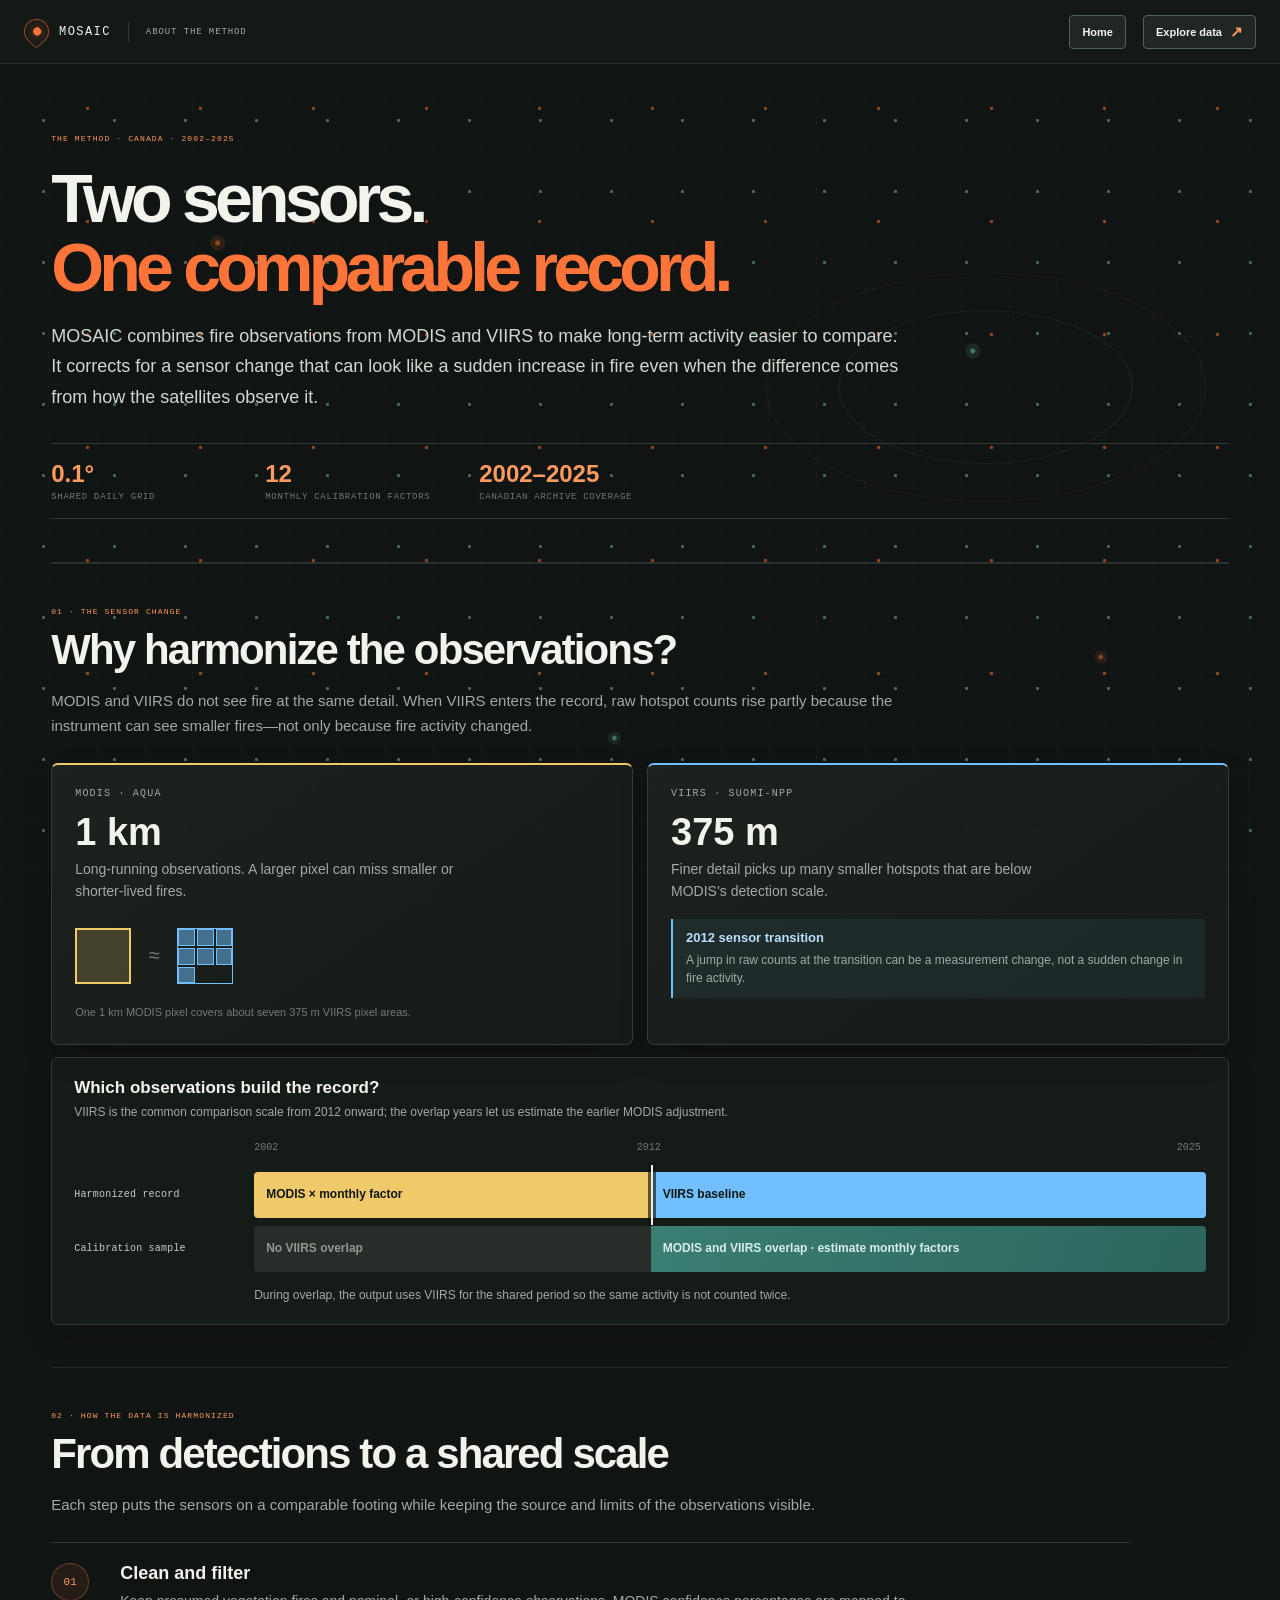
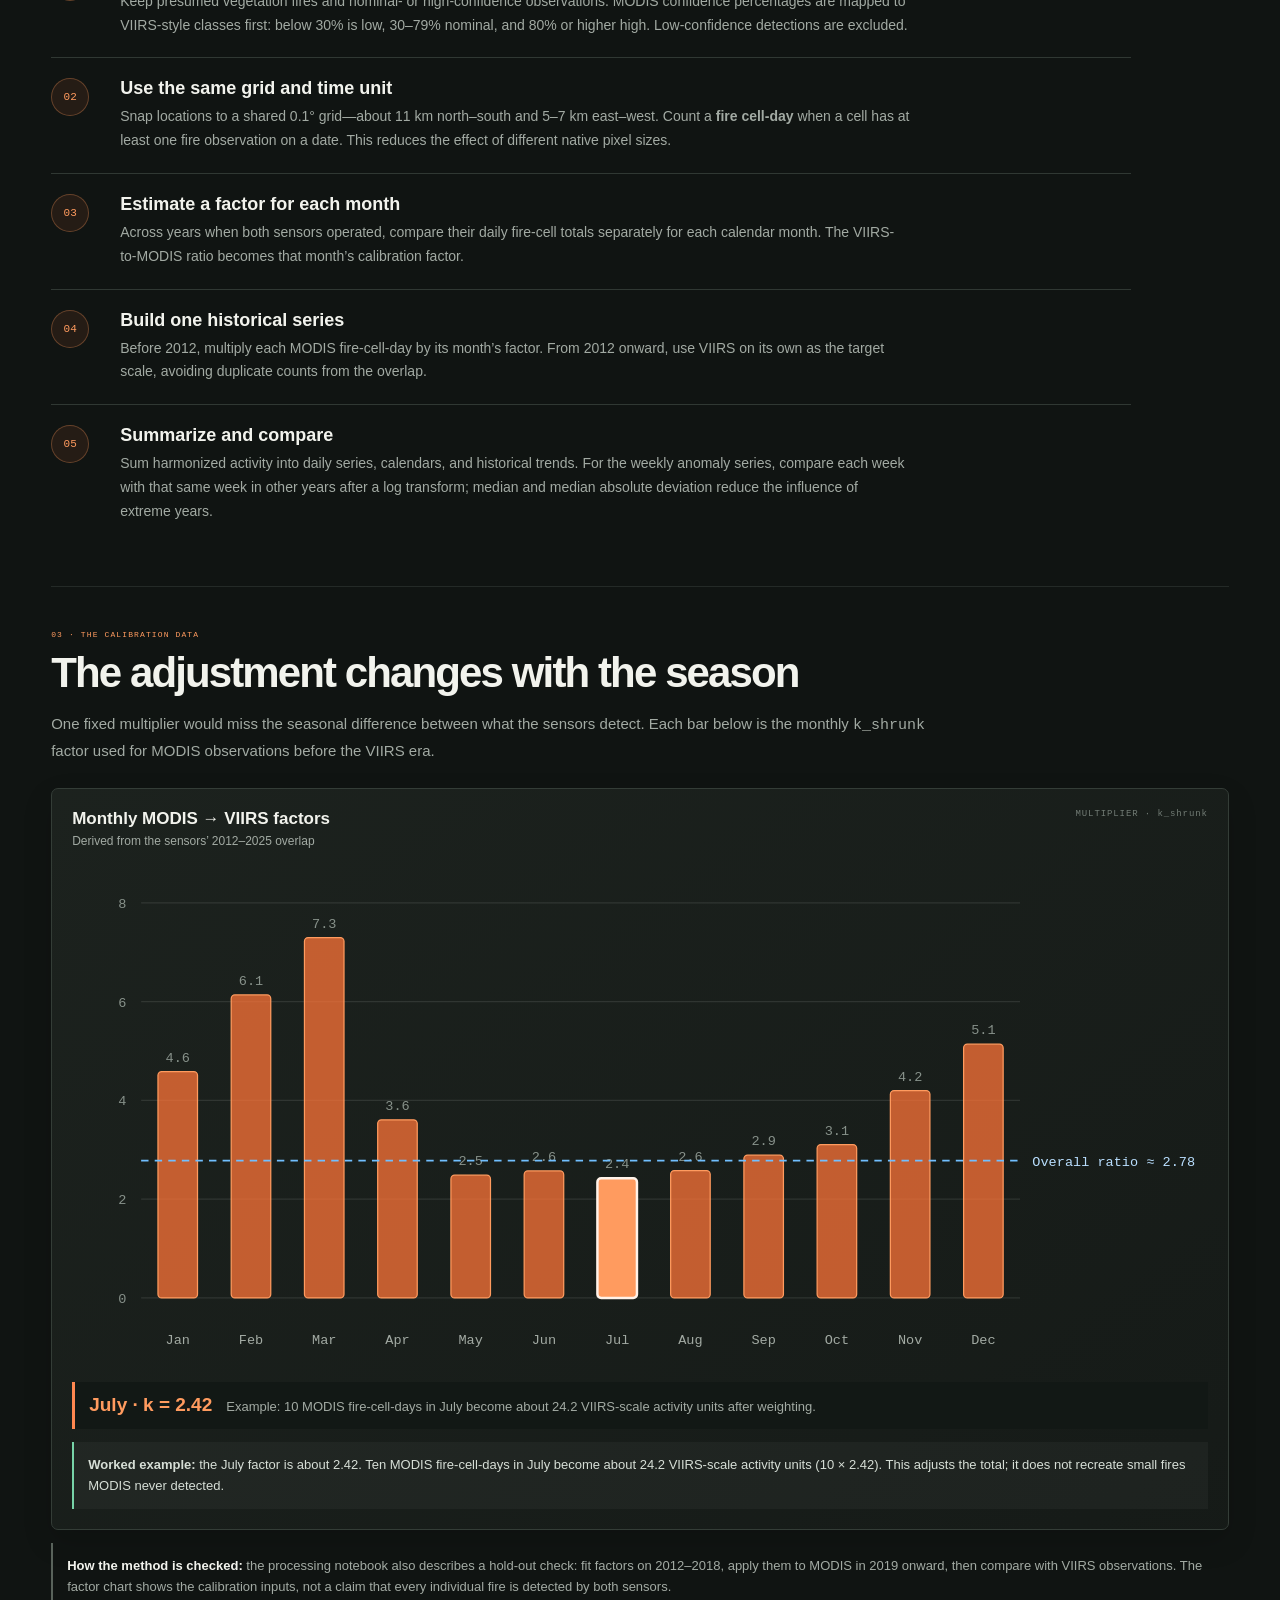
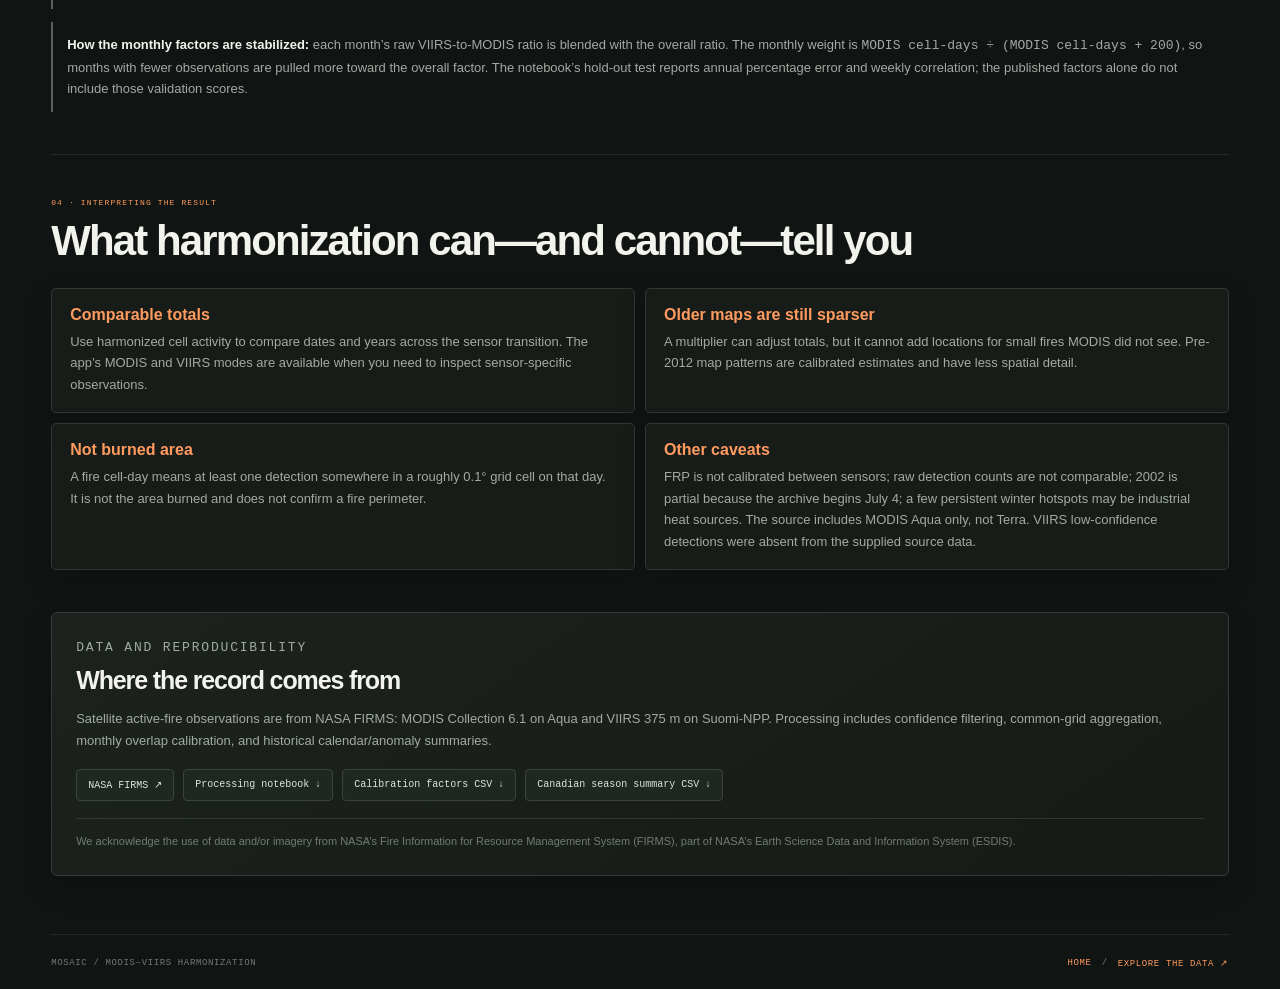
==== commit 8a323e71: "Made changes to about page" ====
--- a/about.html
+++ b/about.html
@@ -59,7 +59,7 @@
     <section class="about-section calibration-section" aria-labelledby="calibration-title">
       <div class="about-section-heading"><p class="eyebrow">03 · THE CALIBRATION DATA</p><h2 id="calibration-title">The adjustment changes with the season</h2><p>One fixed multiplier would miss the seasonal difference between what the sensors detect. Each bar below is the monthly <code>k_shrunk</code> factor used for MODIS observations before the VIIRS era.</p></div>
       <div class="calibration-panel">
-        <div class="calibration-chart-heading"><div><strong>Monthly MODIS → VIIRS factors</strong><span>Derived from the sensors’ 2012–2025 overlap</span></div><div class="calibration-chart-meta"><span class="overall-ratio-badge"><i aria-hidden="true"></i>Overall ratio ≈ 2.78</span><span class="factor-scale-label">MULTIPLIER · k_shrunk</span></div></div>
+        <div class="calibration-chart-heading"><div><strong>Monthly MODIS → VIIRS factors</strong><span>Derived from the sensors’ 2012–2025 overlap</span></div><span class="factor-scale-label">MULTIPLIER · k_shrunk</span></div>
         <div id="calibration-chart" class="calibration-chart" role="img" aria-label="Chart of monthly MODIS to VIIRS calibration factors"></div>
         <div class="calibration-detail" id="calibration-detail" aria-live="polite"><strong>Select a month</strong><span>The monthly factor shows how MODIS fire-cell activity is weighted onto the VIIRS comparison scale.</span></div>
         <p class="calibration-example"><b>Worked example:</b> the July factor is about 2.42. Ten MODIS fire-cell-days in July become about 24.2 VIIRS-scale activity units (10 × 2.42). This adjusts the total; it does not recreate small fires MODIS never detected.</p>
--- a/about.css
+++ b/about.css
@@ -63,9 +63,6 @@
 .calibration-chart-heading strong { color:var(--text); font:600 17px var(--display); }
 .calibration-chart-heading span { color:var(--muted); font-size:12px; }
 .calibration-chart-heading .factor-scale-label { color:var(--subtle); font:9px var(--mono); letter-spacing:.1em; }
-.calibration-chart-meta { display:flex; align-items:center; flex-wrap:wrap; justify-content:flex-end; gap:12px; }
-.overall-ratio-badge { display:inline-flex; align-items:center; gap:7px; color:#b9dfff!important; font:11px var(--mono)!important; }
-.overall-ratio-badge i { display:inline-block; width:20px; border-top:2px dashed #71bfff; }
 .calibration-chart { margin-top:8px; }
 .calibration-chart svg { display:block; width:100%; height:auto; min-height:250px; overflow:visible; }
 .calibration-chart .grid-line { stroke:rgba(162,170,163,.16); stroke-width:1; }
@@ -75,6 +72,7 @@
 .calibration-chart .bar:hover,.calibration-chart .bar.is-selected { fill:#ff9b5f; stroke:#fff2e9; stroke-width:2; }
 .calibration-chart .bar:focus-visible { outline:none; stroke:#fff; stroke-width:3; }
 .calibration-chart .overall-line { stroke:#71bfff; stroke-width:1.5; stroke-dasharray:6 5; }
+.calibration-chart .overall-label { fill:#b9dfff; font:11px var(--mono); }
 .calibration-detail { display:flex; flex-wrap:wrap; align-items:baseline; gap:8px 14px; margin-top:8px; padding:12px 14px; background:#121815; border-left:3px solid #ff8750; }
 .calibration-detail strong { color:var(--orange-light); font:600 19px var(--display); }
 .calibration-detail span { color:var(--muted); font-size:13px; line-height:1.5; }
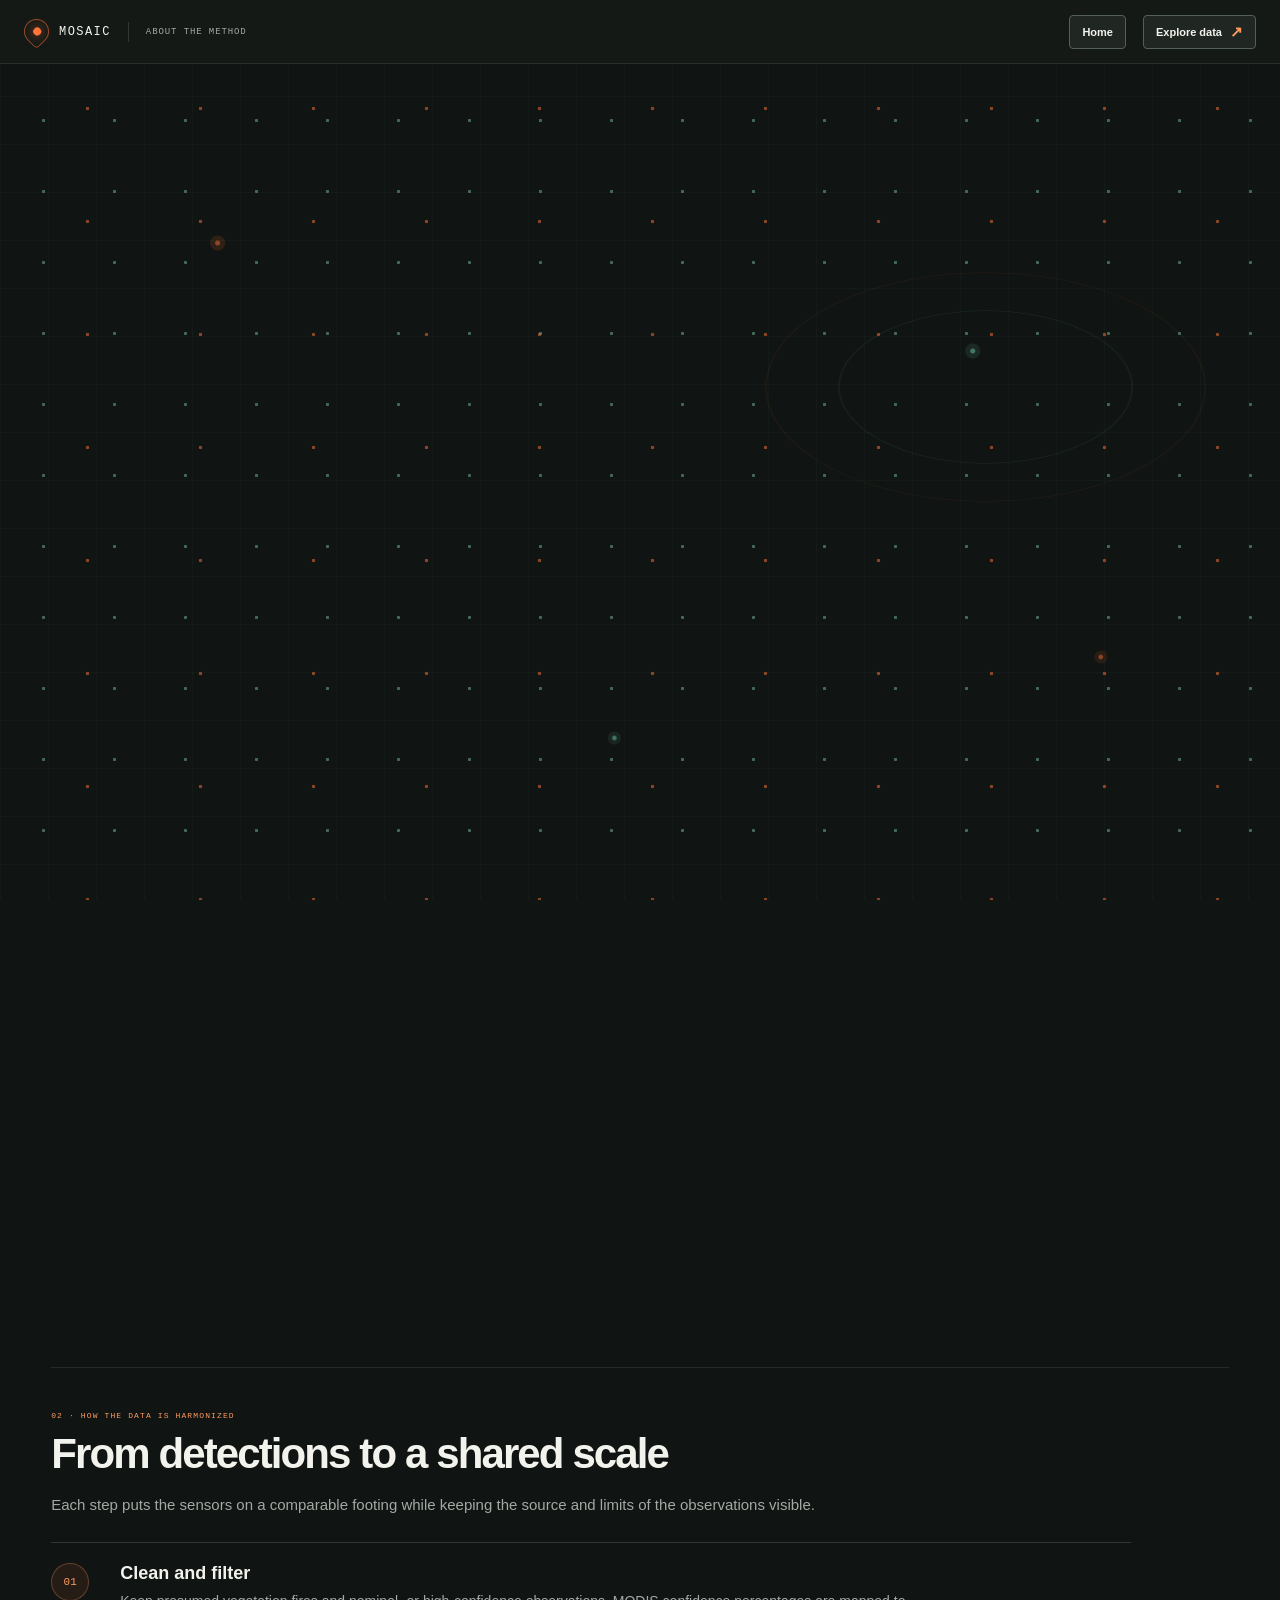
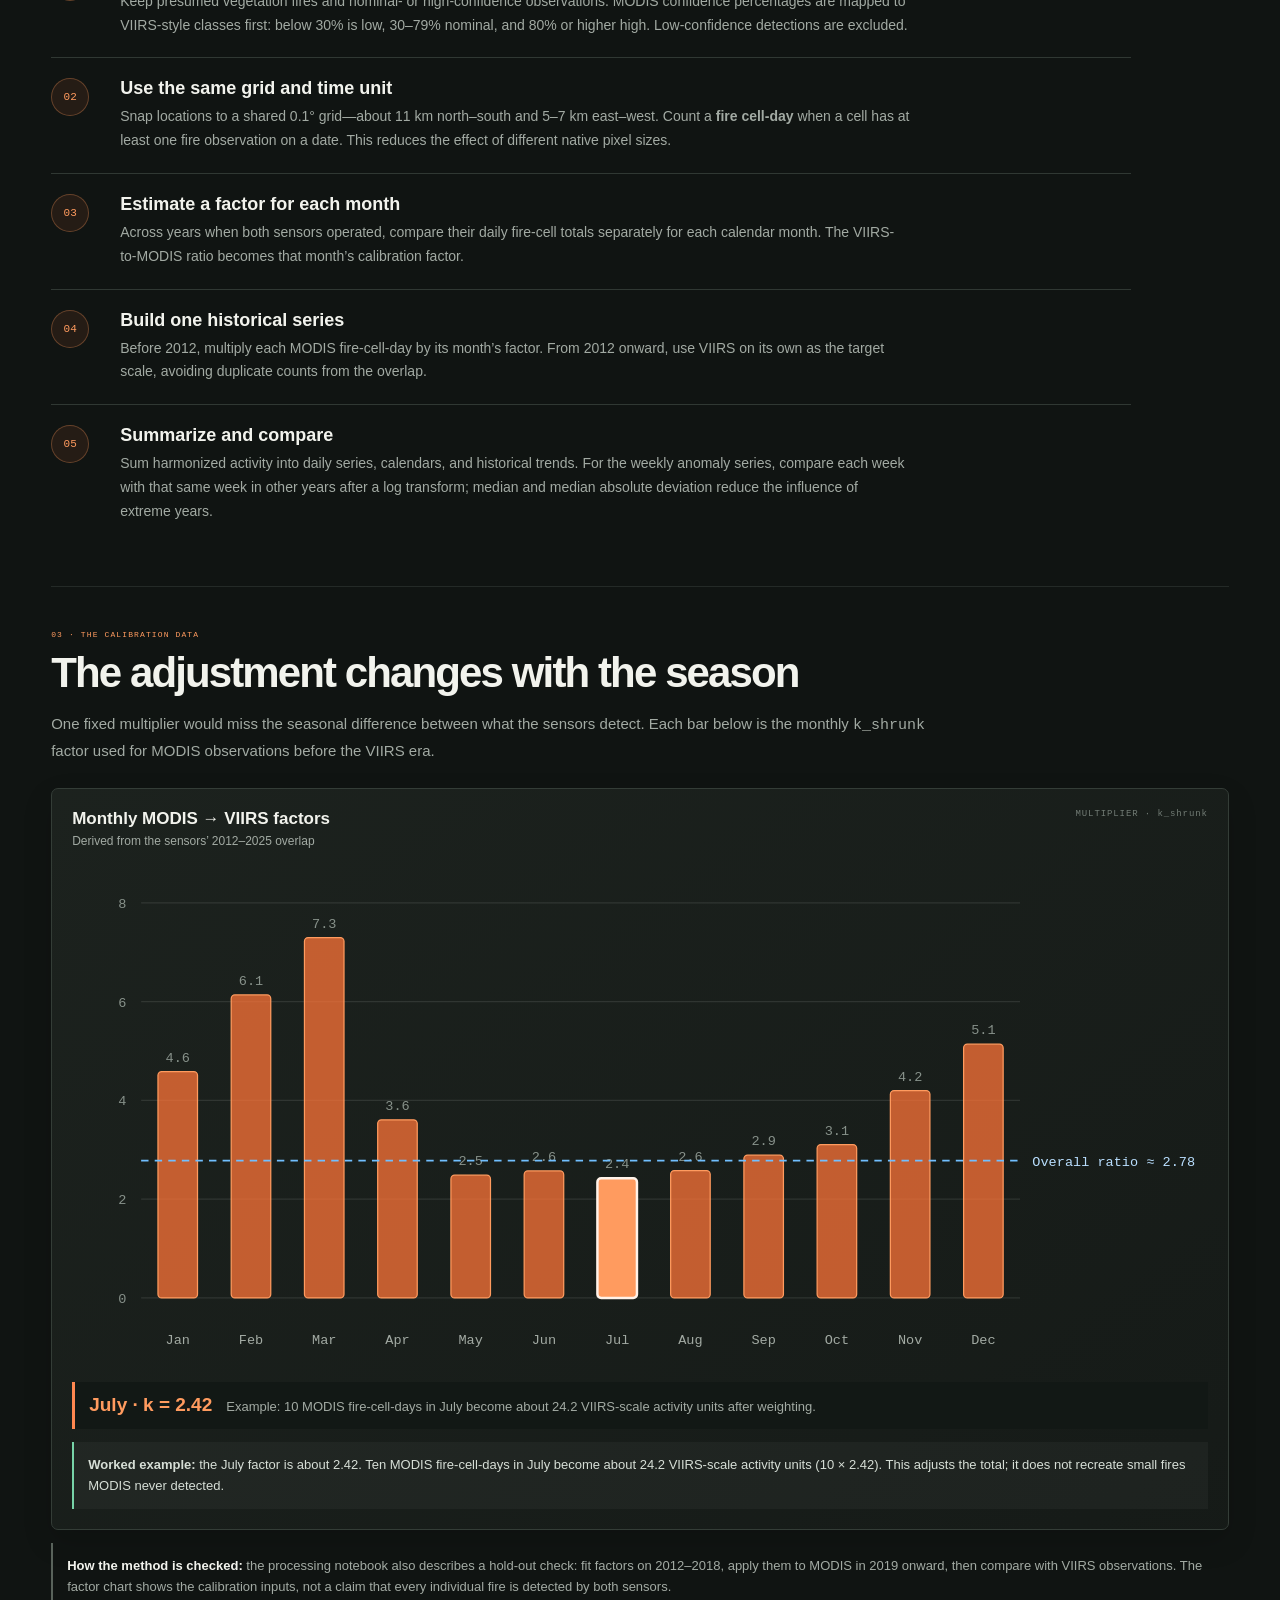
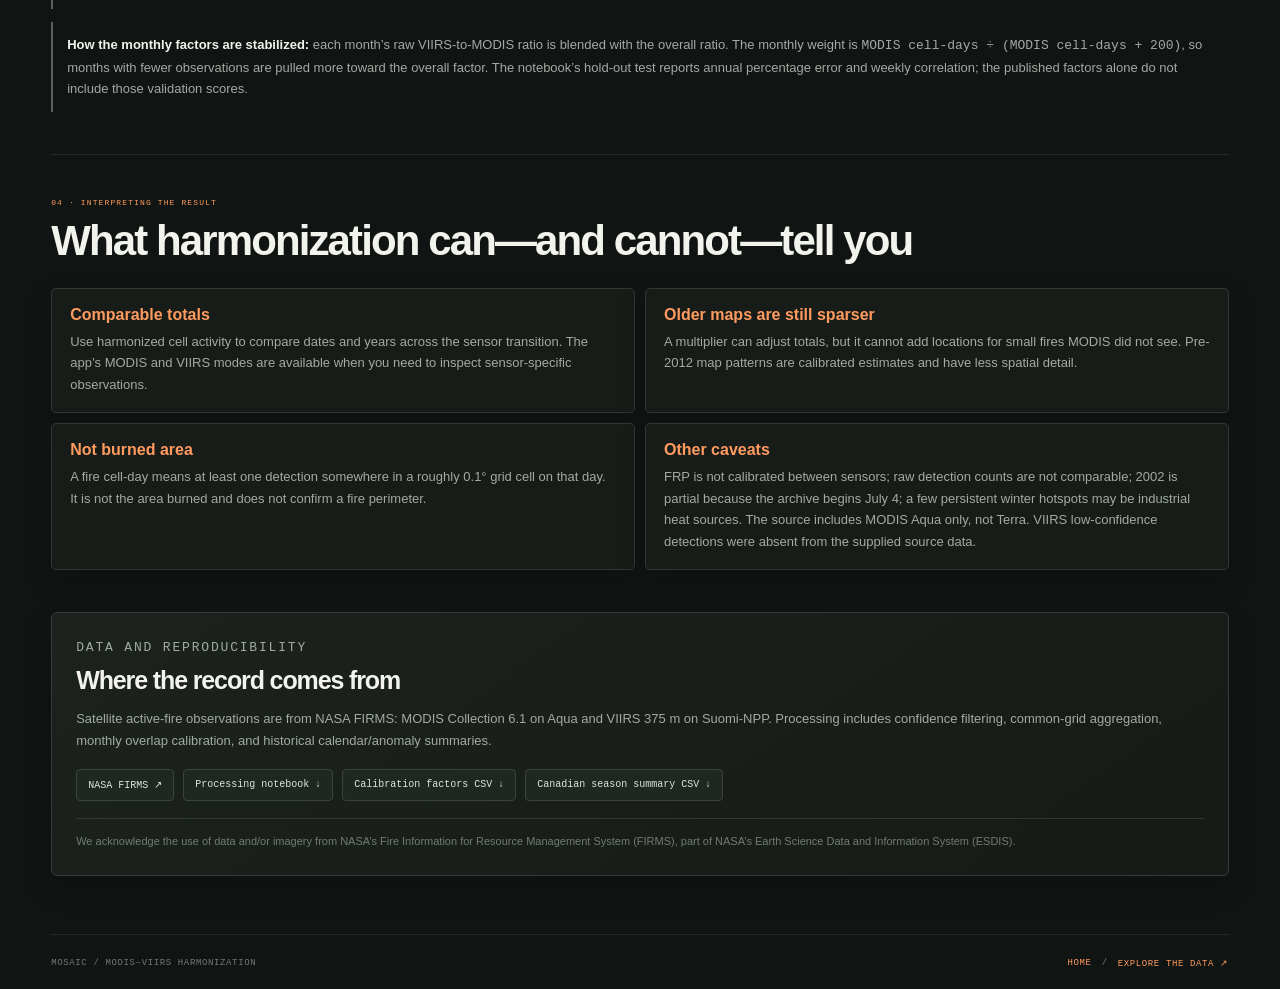
==== commit b5954ee1: "Added things to fade in" ====
--- a/about.html
+++ b/about.html
@@ -7,9 +7,11 @@
   <meta name="description" content="How MOSAIC harmonizes NASA MODIS and VIIRS active-fire observations into a comparable Canadian fire-activity record.">
   <title>About the method — MOSAIC</title>
   <link rel="stylesheet" href="map.css?v=23">
-  <link rel="stylesheet" href="about.css?v=4">
+  <link rel="stylesheet" href="about.css?v=5">
+  <link rel="stylesheet" href="site-effects.css?v=1">
   <script src="data/calibration_factors.js?v=1" defer></script>
-  <script src="about.js?v=1" defer></script>
+  <script src="about.js?v=2" defer></script>
+  <script src="site-effects.js?v=2" defer></script>
 </head>
 <body class="about-page">
   <div class="app-shell about-app-shell">
--- a/map.css
+++ b/map.css
@@ -53,6 +53,8 @@
 .quick-hop-button span { color:var(--orange-light); font-size:15px; }
 .quick-hop-button:hover { background:#2a332d; border-color:var(--orange-light); }
 .content-view[hidden] { display: none !important; }
+.content-view.view-entering { animation: content-view-enter 220ms cubic-bezier(.2,.7,.2,1) both; }
+@keyframes content-view-enter { from { opacity:0; transform:translateY(9px); } to { opacity:1; transform:translateY(0); } }
 .map-view { flex: 1; min-height: 0; display: flex; flex-direction: column; }
 .placeholder-view { flex: 1; min-height: 420px; display: flex; flex-direction: column; align-items: flex-start; justify-content: center; padding: clamp(28px, 7vw, 90px); border: 1px solid #29312b; border-radius: 5px; background: radial-gradient(ellipse at 75% 25%, rgba(81, 49, 30, .12), transparent 43%), repeating-linear-gradient(0deg, transparent 0 47px, rgba(131, 150, 136, .025) 47px 48px), repeating-linear-gradient(90deg, transparent 0 47px, rgba(131, 150, 136, .025) 47px 48px), #151a17; }
 .placeholder-view .eyebrow { margin-bottom: 12px; }
@@ -178,6 +180,7 @@
   .insights-list li { font-size: 14px; }
   .main-footer { min-height: 35px; font-size: 6px; }
 }
+@media (prefers-reduced-motion:reduce) { .content-view.view-entering { animation:none; } }
 @media (max-width: 360px) {
   .topbar { padding: 0 9px; }
   .topbar-left, .topbar-actions { gap: 8px; }
--- a/site-effects.css
+++ b/site-effects.css
@@ -0,0 +1,20 @@
+@view-transition { navigation: auto; }
+html { scroll-behavior:smooth; }
+::view-transition-old(root) { animation: site-page-out 110ms ease both; }
+::view-transition-new(root) { animation: site-page-in 190ms ease both; }
+@keyframes site-page-out { to { opacity: 0; } }
+@keyframes site-page-in { from { opacity: 0; } to { opacity: 1; } }
+
+html.site-motion-ready .site-reveal { opacity:0; transform:translateY(13px); transition:opacity 360ms ease,transform 360ms cubic-bezier(.2,.7,.2,1); }
+html.site-motion-ready .site-reveal.is-revealed { opacity:1; transform:none; }
+button,a,[role="button"] { -webkit-tap-highlight-color:transparent; }
+button:not(:disabled),a,[role="button"] { transition:color 150ms ease,background-color 150ms ease,border-color 150ms ease,box-shadow 150ms ease,transform 150ms ease; }
+button:not(:disabled):hover,a:hover,[role="button"]:hover { transform:translateY(-1px); }
+button:not(:disabled):active,a:active,[role="button"]:active { transform:translateY(0); }
+
+@media (prefers-reduced-motion:reduce) {
+  html { scroll-behavior:auto; }
+  ::view-transition-old(root),::view-transition-new(root) { animation-duration:1ms; }
+  html.site-motion-ready .site-reveal { opacity:1;transform:none;transition:none; }
+  button,a,[role="button"] { transition-duration:1ms!important; }
+}
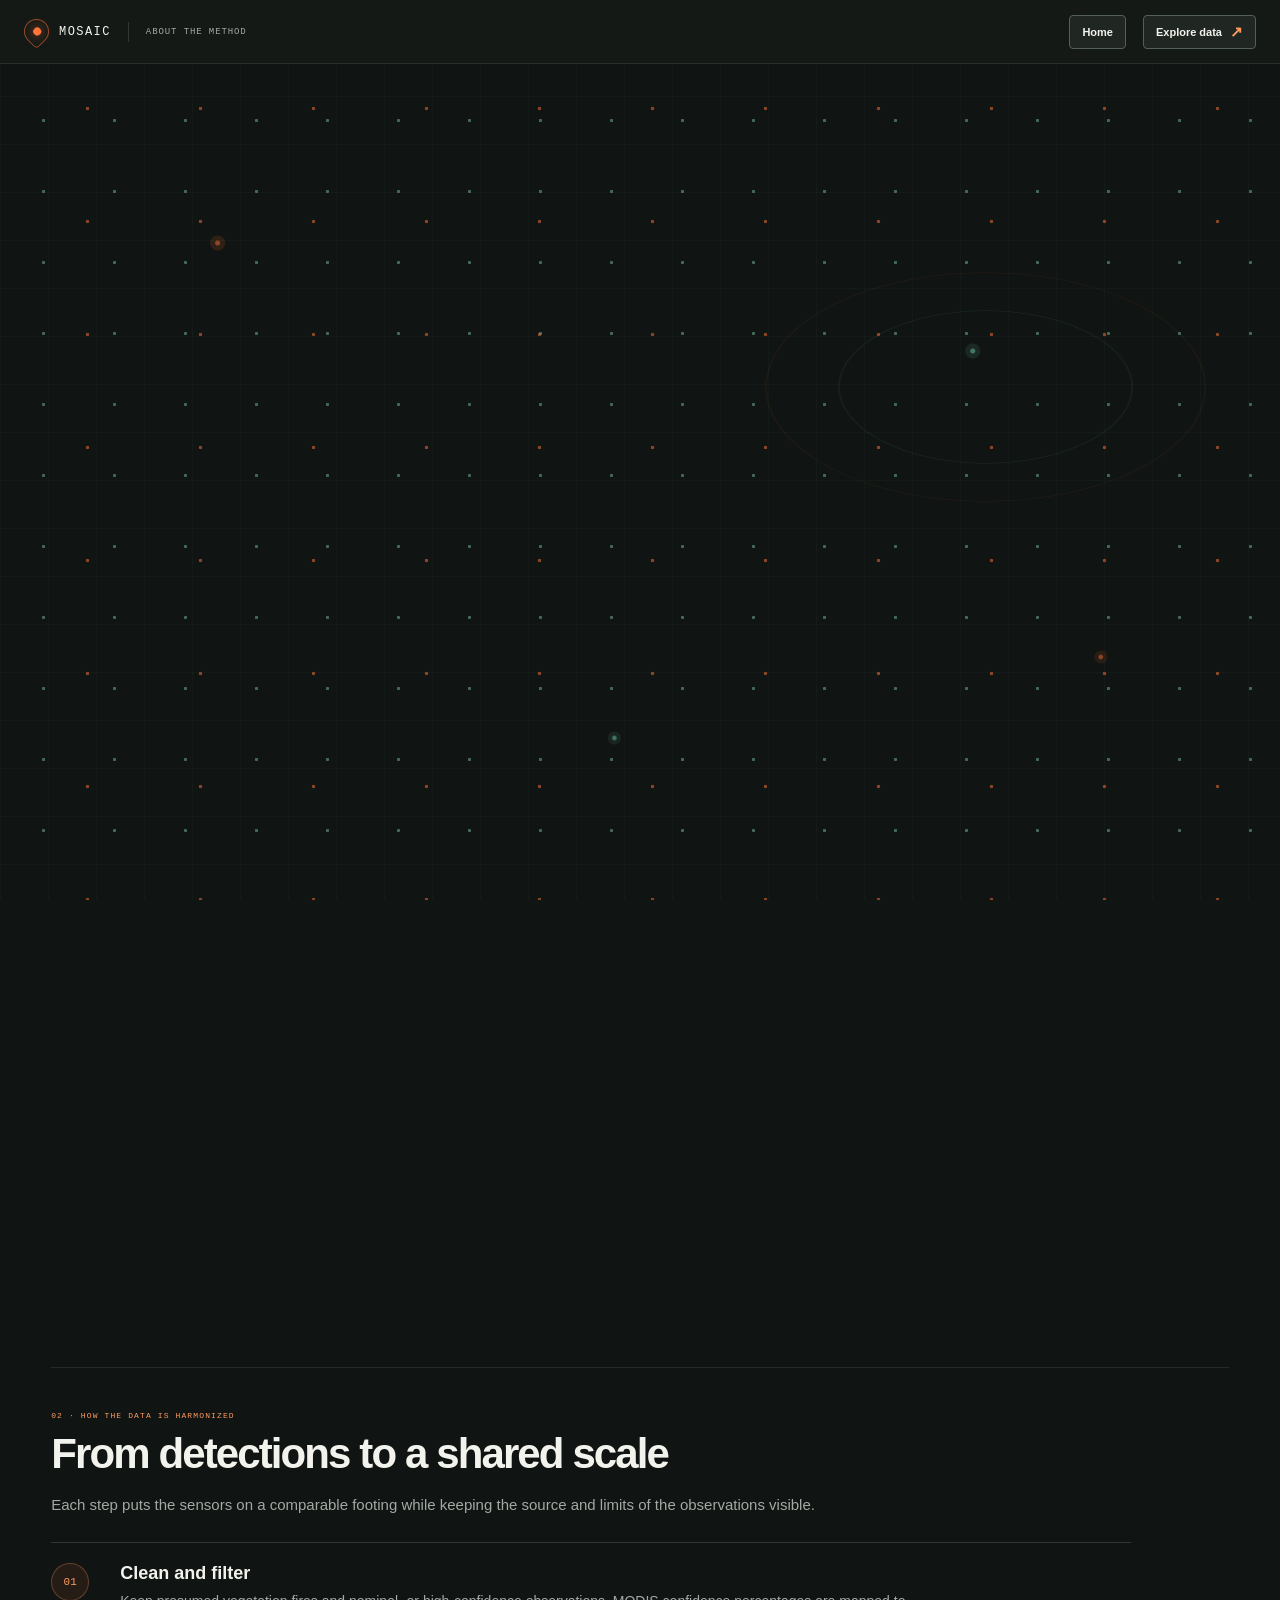
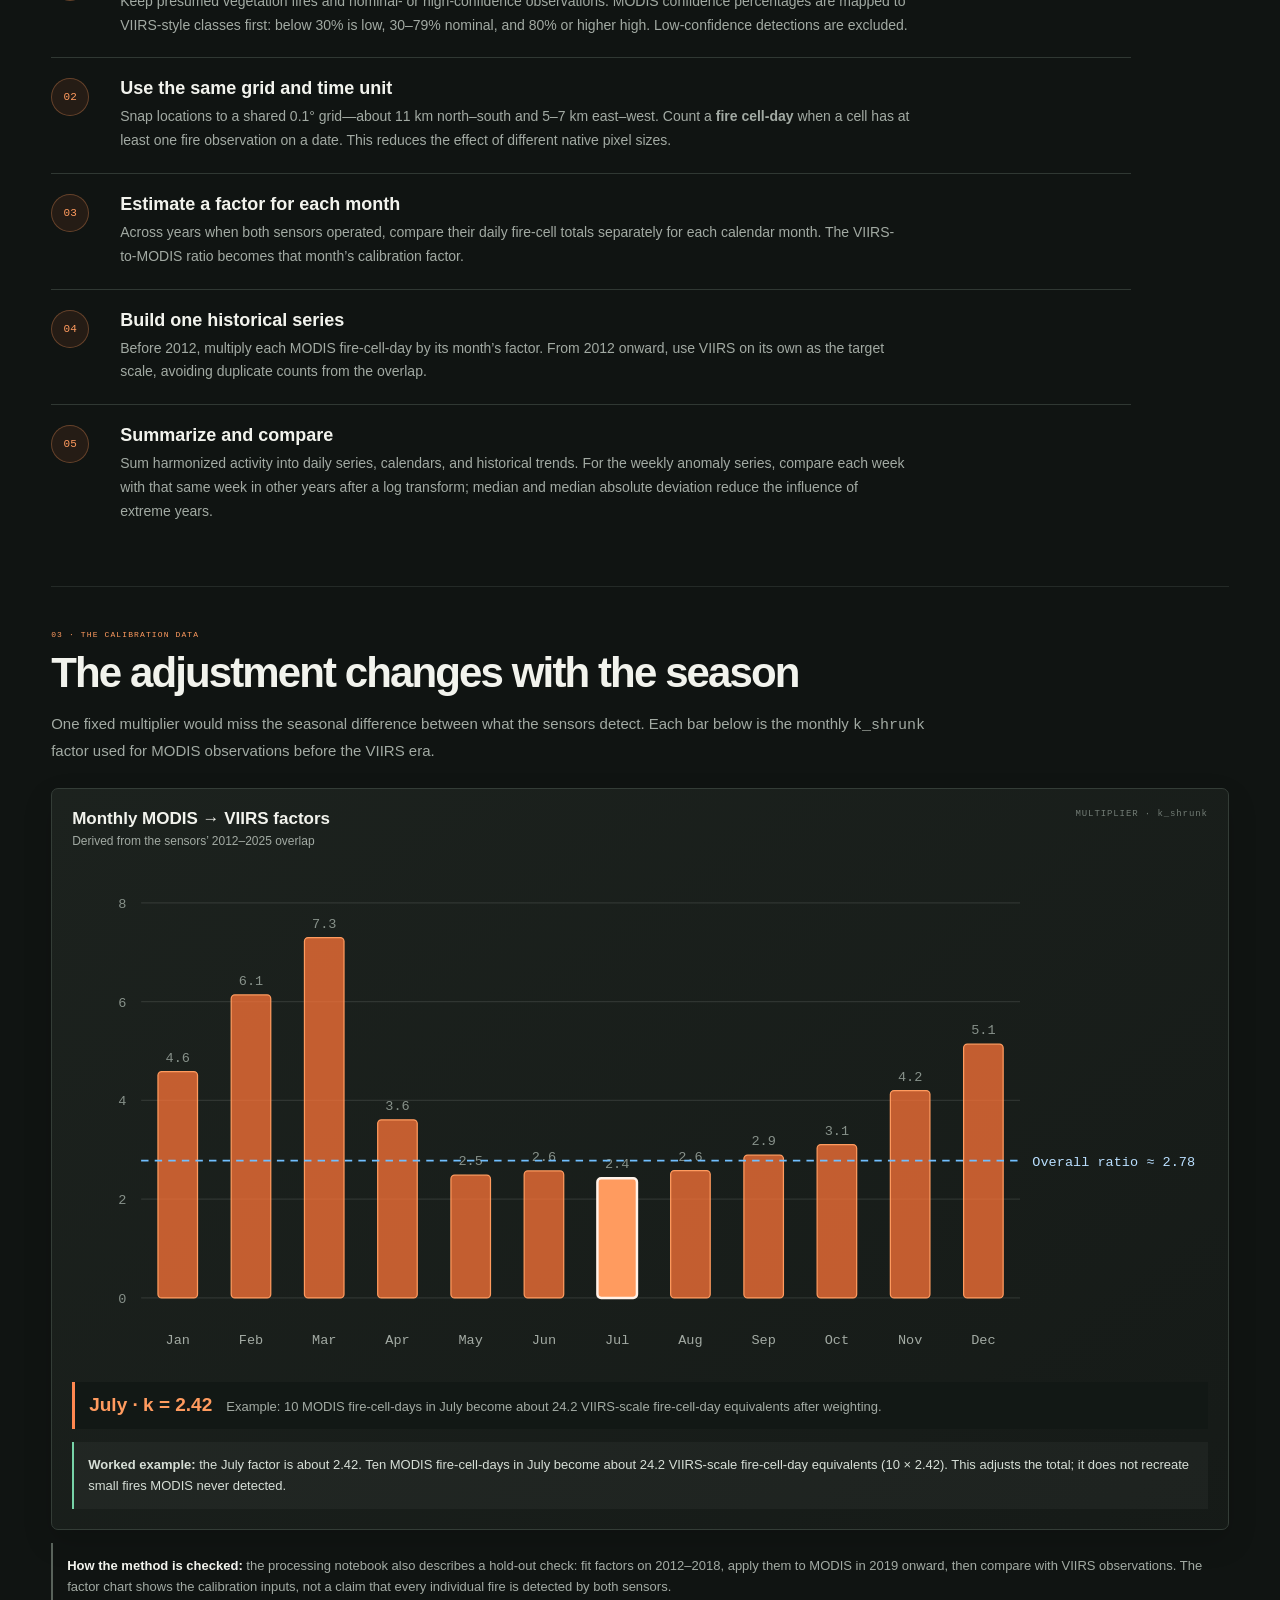
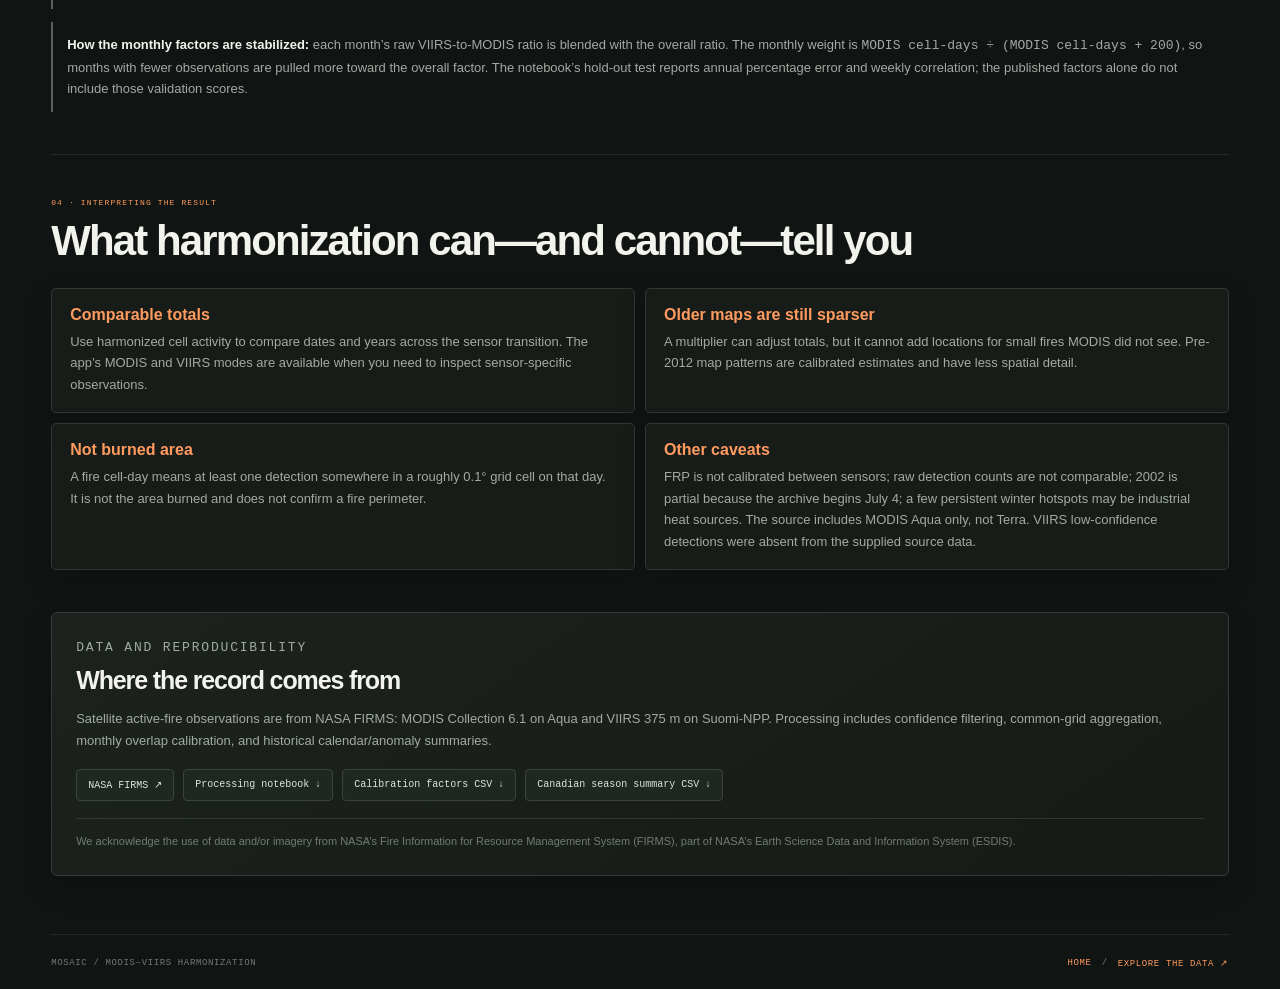
==== commit 7c2707e0: "Made some changes to the calendar" ====
--- a/about.html
+++ b/about.html
@@ -10,7 +10,7 @@
   <link rel="stylesheet" href="about.css?v=5">
   <link rel="stylesheet" href="site-effects.css?v=1">
   <script src="data/calibration_factors.js?v=1" defer></script>
-  <script src="about.js?v=2" defer></script>
+  <script src="about.js?v=3" defer></script>
   <script src="site-effects.js?v=2" defer></script>
 </head>
 <body class="about-page">
@@ -26,9 +26,9 @@
       <h1 id="about-title">Two sensors.<br><span>One comparable record.</span></h1>
       <p class="about-lede">MOSAIC combines fire observations from MODIS and VIIRS to make long-term activity easier to compare. It corrects for a sensor change that can look like a sudden increase in fire even when the difference comes from how the satellites observe it.</p>
       <div class="about-stat-row" aria-label="Method summary">
-        <div><strong>0.1°</strong><span>shared daily grid</span></div>
-        <div><strong>12</strong><span>monthly calibration factors</span></div>
-        <div><strong>2002–2025</strong><span>Canadian archive coverage</span></div>
+        <div><strong>0.1°</strong><span>grid cell size · about 11 km north–south</span></div>
+        <div><strong>12</strong><span>monthly factors · one per calendar month</span></div>
+        <div><strong>2002–2025</strong><span>years covered by the Canadian archive</span></div>
       </div>
     </section>
 
@@ -64,7 +64,7 @@
         <div class="calibration-chart-heading"><div><strong>Monthly MODIS → VIIRS factors</strong><span>Derived from the sensors’ 2012–2025 overlap</span></div><span class="factor-scale-label">MULTIPLIER · k_shrunk</span></div>
         <div id="calibration-chart" class="calibration-chart" role="img" aria-label="Chart of monthly MODIS to VIIRS calibration factors"></div>
         <div class="calibration-detail" id="calibration-detail" aria-live="polite"><strong>Select a month</strong><span>The monthly factor shows how MODIS fire-cell activity is weighted onto the VIIRS comparison scale.</span></div>
-        <p class="calibration-example"><b>Worked example:</b> the July factor is about 2.42. Ten MODIS fire-cell-days in July become about 24.2 VIIRS-scale activity units (10 × 2.42). This adjusts the total; it does not recreate small fires MODIS never detected.</p>
+        <p class="calibration-example"><b>Worked example:</b> the July factor is about 2.42. Ten MODIS fire-cell-days in July become about 24.2 VIIRS-scale fire-cell-day equivalents (10 × 2.42). This adjusts the total; it does not recreate small fires MODIS never detected.</p>
       </div>
       <p class="calibration-validation"><b>How the method is checked:</b> the processing notebook also describes a hold-out check: fit factors on 2012–2018, apply them to MODIS in 2019 onward, then compare with VIIRS observations. The factor chart shows the calibration inputs, not a claim that every individual fire is detected by both sensors.</p>
       <p class="calibration-validation"><b>How the monthly factors are stabilized:</b> each month’s raw VIIRS-to-MODIS ratio is blended with the overall ratio. The monthly weight is <code>MODIS cell-days ÷ (MODIS cell-days + 200)</code>, so months with fewer observations are pulled more toward the overall factor. The notebook’s hold-out test reports annual percentage error and weekly correlation; the published factors alone do not include those validation scores.</p>
